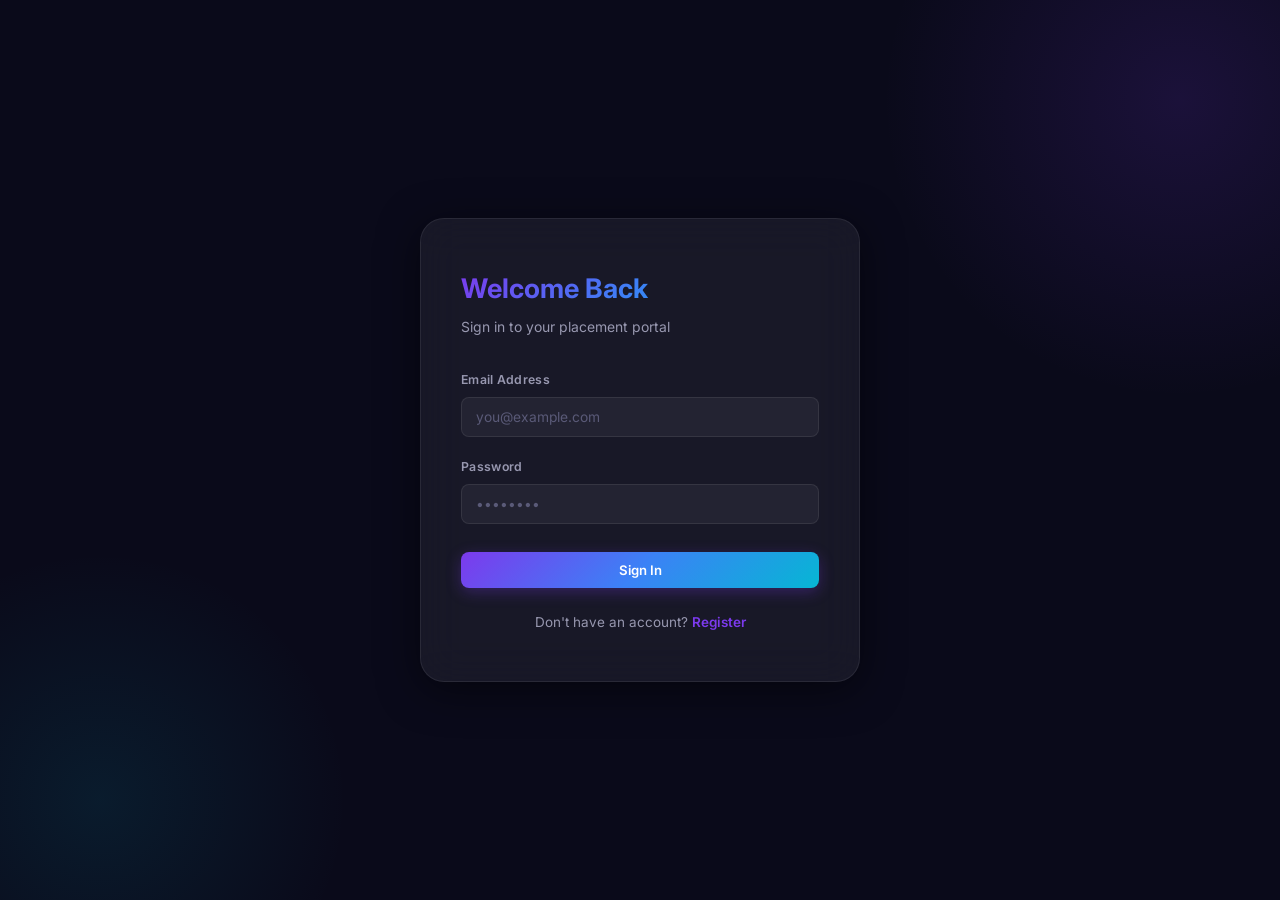
==== frontend/analytics.html @ 60d55cab "Restructure: split into backend/ and frontend/ folders" ====
<!DOCTYPE html>
<html lang="en">
<head>
  <meta charset="UTF-8">
  <meta name="viewport" content="width=device-width, initial-scale=1.0">
  <title>Analytics — PMS</title>
  <link rel="stylesheet" href="style.css">
</head>
<body>
  <div class="toast-container" id="toast-container"></div>
  <div class="modal-overlay" id="modal-overlay"><div class="modal" id="modal-content"></div></div>
  <div id="app"></div>
  <script src="common.js"></script>
  <script>
    (async () => {
      if (!initPage('analytics', 'Analytics', 'Placement statistics and insights')) return;
      try {
        const a = await api('/analytics');
        const unplaced = a.total_students - a.placed_students;
        pb().innerHTML = `
          <div class="stats-grid">
            <div class="stat-card"><div class="stat-icon" style="background:rgba(124,58,237,0.15);color:var(--accent-purple)">👥</div><div class="stat-value">${a.total_students}</div><div class="stat-label">Total Students</div></div>
            <div class="stat-card"><div class="stat-icon" style="background:rgba(16,185,129,0.15);color:var(--accent-green)">✅</div><div class="stat-value">${a.placed_students}</div><div class="stat-label">Placed</div></div>
            <div class="stat-card"><div class="stat-icon" style="background:rgba(239,68,68,0.15);color:var(--accent-red)">⏳</div><div class="stat-value">${unplaced}</div><div class="stat-label">Unplaced</div></div>
            <div class="stat-card"><div class="stat-icon" style="background:rgba(6,182,212,0.15);color:var(--accent-cyan)">📊</div><div class="stat-value">${a.placement_percentage.toFixed(1)}%</div><div class="stat-label">Placement Rate</div></div>
            <div class="stat-card"><div class="stat-icon" style="background:rgba(59,130,246,0.15);color:var(--accent-blue)">📚</div><div class="stat-value">${a.average_gpa.toFixed(2)}</div><div class="stat-label">Average GPA</div></div>
            <div class="stat-card"><div class="stat-icon" style="background:rgba(236,72,153,0.15);color:var(--accent-pink)">🏢</div><div class="stat-value">${a.total_drives}</div><div class="stat-label">Total Drives</div></div>
          </div>
          <div class="charts-grid">
            <div class="chart-container"><h3 style="margin-bottom:16px">Placement Status</h3><canvas id="chart-placement"></canvas></div>
            <div class="chart-container"><h3 style="margin-bottom:16px">Overview</h3><canvas id="chart-overview"></canvas></div>
          </div>`;

        // Draw placement donut chart
        const c1 = document.getElementById('chart-placement');
        const ctx1 = c1.getContext('2d');
        c1.width = c1.parentElement.clientWidth - 48;
        c1.height = 260;
        drawDonut(ctx1, c1.width / 2, 130, 80, [
          { value: a.placed_students, color: '#10b981', label: 'Placed' },
          { value: unplaced, color: '#ef4444', label: 'Unplaced' }
        ]);

        // Draw overview bar chart
        const c2 = document.getElementById('chart-overview');
        const ctx2 = c2.getContext('2d');
        c2.width = c2.parentElement.clientWidth - 48;
        c2.height = 260;
        drawBars(ctx2, c2.width, c2.height, [
          { label: 'Students', value: a.total_students, color: '#7c3aed' },
          { label: 'Placed', value: a.placed_students, color: '#10b981' },
          { label: 'Drives', value: a.total_drives, color: '#3b82f6' },
          { label: 'Colleges', value: a.total_colleges, color: '#f59e0b' }
        ]);

      } catch(e) { pb().innerHTML = `<div class="empty-state"><h3>Error</h3><p>${e.message}</p></div>`; }
    })();

    function drawDonut(ctx, cx, cy, r, segments) {
      const total = segments.reduce((a, s) => a + s.value, 0);
      if (total === 0) return;
      let start = -Math.PI / 2;
      segments.forEach((s, i) => {
        const angle = (s.value / total) * Math.PI * 2;
        ctx.beginPath();
        ctx.arc(cx, cy, r, start, start + angle);
        ctx.arc(cx, cy, r * 0.55, start + angle, start, true);
        ctx.closePath();
        ctx.fillStyle = s.color;
        ctx.fill();
        // Label
        const mid = start + angle / 2;
        const lx = cx + Math.cos(mid) * (r + 24);
        const ly = cy + Math.sin(mid) * (r + 24);
        ctx.fillStyle = '#f0f0f8';
        ctx.font = '600 13px Inter, sans-serif';
        ctx.textAlign = 'center';
        ctx.fillText(`${s.label}: ${s.value}`, lx, ly);
        start += angle;
      });
      // Center text
      ctx.fillStyle = '#f0f0f8';
      ctx.font = '800 28px Inter, sans-serif';
      ctx.textAlign = 'center';
      ctx.textBaseline = 'middle';
      ctx.fillText(total === 0 ? '0%' : ((segments[0].value / total) * 100).toFixed(0) + '%', cx, cy - 6);
      ctx.font = '400 12px Inter, sans-serif';
      ctx.fillStyle = '#9898b0';
      ctx.fillText('Placed', cx, cy + 16);
    }

    function drawBars(ctx, w, h, bars) {
      const max = Math.max(...bars.map(b => b.value), 1);
      const barW = Math.min(60, (w - 80) / bars.length - 20);
      const baseY = h - 40;
      const chartH = h - 70;
      const startX = (w - bars.length * (barW + 20)) / 2;
      bars.forEach((b, i) => {
        const x = startX + i * (barW + 20);
        const barH = (b.value / max) * chartH;
        // Bar with rounded top
        ctx.fillStyle = b.color;
        ctx.beginPath();
        ctx.roundRect(x, baseY - barH, barW, barH, [6, 6, 0, 0]);
        ctx.fill();
        // Value
        ctx.fillStyle = '#f0f0f8';
        ctx.font = '700 14px Inter, sans-serif';
        ctx.textAlign = 'center';
        ctx.fillText(b.value, x + barW / 2, baseY - barH - 10);
        // Label
        ctx.fillStyle = '#9898b0';
        ctx.font = '500 11px Inter, sans-serif';
        ctx.fillText(b.label, x + barW / 2, baseY + 18);
      });
    }
  </script>
</body>
</html>
---- frontend/style.css ----
/* ===== PMS 3.0 — Design System ===== */
@import url('https://fonts.googleapis.com/css2?family=Inter:wght@300;400;500;600;700;800&display=swap');

*, *::before, *::after { box-sizing: border-box; margin: 0; padding: 0; }

:root {
  /* Colors */
  --bg-primary: #0a0a1a;
  --bg-secondary: #12122a;
  --bg-card: rgba(255,255,255,0.04);
  --bg-card-hover: rgba(255,255,255,0.07);
  --bg-glass: rgba(255,255,255,0.06);
  --border-glass: rgba(255,255,255,0.08);
  --text-primary: #f0f0f8;
  --text-secondary: #9898b0;
  --text-muted: #5a5a78;
  --accent-purple: #7c3aed;
  --accent-blue: #3b82f6;
  --accent-cyan: #06b6d4;
  --accent-green: #10b981;
  --accent-orange: #f59e0b;
  --accent-red: #ef4444;
  --accent-pink: #ec4899;
  --gradient-primary: linear-gradient(135deg, #7c3aed, #3b82f6, #06b6d4);
  --gradient-card: linear-gradient(135deg, rgba(124,58,237,0.12), rgba(6,182,212,0.08));
  --shadow-sm: 0 2px 8px rgba(0,0,0,0.3);
  --shadow-md: 0 4px 20px rgba(0,0,0,0.4);
  --shadow-lg: 0 8px 40px rgba(0,0,0,0.5);
  --shadow-glow: 0 0 30px rgba(124,58,237,0.15);
  --radius-sm: 8px;
  --radius-md: 12px;
  --radius-lg: 16px;
  --radius-xl: 24px;
  --transition: 0.25s cubic-bezier(0.4,0,0.2,1);
  --sidebar-w: 260px;
}

html { font-size: 15px; }
body {
  font-family: 'Inter', -apple-system, BlinkMacSystemFont, sans-serif;
  background: var(--bg-primary);
  color: var(--text-primary);
  min-height: 100vh;
  overflow-x: hidden;
  line-height: 1.6;
}

/* ===== Scrollbar ===== */
::-webkit-scrollbar { width: 6px; }
::-webkit-scrollbar-track { background: transparent; }
::-webkit-scrollbar-thumb { background: rgba(124,58,237,0.3); border-radius: 3px; }

/* ===== Auth Layout ===== */
.auth-wrapper {
  min-height: 100vh;
  display: flex;
  align-items: center;
  justify-content: center;
  background: var(--bg-primary);
  position: relative;
  overflow: hidden;
}
.auth-wrapper::before {
  content: '';
  position: absolute;
  width: 600px; height: 600px;
  background: radial-gradient(circle, rgba(124,58,237,0.15), transparent 70%);
  top: -200px; right: -200px;
  animation: floatOrb 8s ease-in-out infinite;
}
.auth-wrapper::after {
  content: '';
  position: absolute;
  width: 500px; height: 500px;
  background: radial-gradient(circle, rgba(6,182,212,0.1), transparent 70%);
  bottom: -150px; left: -150px;
  animation: floatOrb 10s ease-in-out infinite reverse;
}
@keyframes floatOrb {
  0%,100% { transform: translate(0,0) scale(1); }
  50% { transform: translate(30px,-30px) scale(1.1); }
}

.auth-card {
  background: var(--bg-glass);
  backdrop-filter: blur(20px);
  -webkit-backdrop-filter: blur(20px);
  border: 1px solid var(--border-glass);
  border-radius: var(--radius-xl);
  padding: 48px 40px;
  width: 100%;
  max-width: 440px;
  position: relative;
  z-index: 1;
  box-shadow: var(--shadow-lg);
}
.auth-card h1 {
  font-size: 1.8rem;
  font-weight: 700;
  margin-bottom: 6px;
  background: var(--gradient-primary);
  -webkit-background-clip: text;
  -webkit-text-fill-color: transparent;
  background-clip: text;
}
.auth-card p.subtitle {
  color: var(--text-secondary);
  margin-bottom: 32px;
  font-size: 0.93rem;
}
.auth-toggle {
  text-align: center;
  margin-top: 24px;
  color: var(--text-secondary);
  font-size: 0.9rem;
}
.auth-toggle a {
  color: var(--accent-purple);
  text-decoration: none;
  font-weight: 600;
  cursor: pointer;
}
.auth-toggle a:hover { text-decoration: underline; }

/* ===== App Layout ===== */
.app-layout {
  display: flex;
  min-height: 100vh;
}

/* Sidebar */
.sidebar {
  width: var(--sidebar-w);
  background: var(--bg-secondary);
  border-right: 1px solid var(--border-glass);
  display: flex;
  flex-direction: column;
  position: fixed;
  top: 0; left: 0; bottom: 0;
  z-index: 100;
  transition: transform var(--transition);
}
.sidebar-brand {
  padding: 24px 20px;
  border-bottom: 1px solid var(--border-glass);
}
.sidebar-brand h2 {
  font-size: 1.15rem;
  font-weight: 700;
  background: var(--gradient-primary);
  -webkit-background-clip: text;
  -webkit-text-fill-color: transparent;
  background-clip: text;
}
.sidebar-brand span {
  font-size: 0.75rem;
  color: var(--text-muted);
  display: block;
  margin-top: 2px;
}
.sidebar-nav {
  flex: 1;
  padding: 16px 12px;
  overflow-y: auto;
  display: flex;
  flex-direction: column;
  gap: 4px;
}
.nav-label {
  font-size: 0.7rem;
  font-weight: 600;
  color: var(--text-muted);
  text-transform: uppercase;
  letter-spacing: 1.2px;
  padding: 16px 12px 6px;
}
.nav-item {
  display: flex;
  align-items: center;
  gap: 12px;
  padding: 10px 14px;
  border-radius: var(--radius-md);
  color: var(--text-secondary);
  text-decoration: none;
  font-size: 0.9rem;
  font-weight: 500;
  transition: all var(--transition);
  cursor: pointer;
  border: none;
  background: none;
  width: 100%;
  text-align: left;
}
.nav-item:hover {
  background: rgba(124,58,237,0.1);
  color: var(--text-primary);
}
.nav-item.active {
  background: var(--gradient-card);
  color: var(--accent-purple);
  border: 1px solid rgba(124,58,237,0.2);
}
.nav-item svg { width: 20px; height: 20px; flex-shrink: 0; }
.sidebar-footer {
  padding: 16px;
  border-top: 1px solid var(--border-glass);
}
.user-chip {
  display: flex;
  align-items: center;
  gap: 10px;
  padding: 10px 12px;
  border-radius: var(--radius-md);
  background: var(--bg-card);
}
.user-avatar {
  width: 36px; height: 36px;
  border-radius: 50%;
  background: var(--gradient-primary);
  display: flex;
  align-items: center;
  justify-content: center;
  font-weight: 700;
  font-size: 0.85rem;
  flex-shrink: 0;
}
.user-info { flex: 1; min-width: 0; }
.user-info .name {
  font-size: 0.85rem;
  font-weight: 600;
  white-space: nowrap;
  overflow: hidden;
  text-overflow: ellipsis;
}
.user-info .role {
  font-size: 0.72rem;
  color: var(--text-muted);
  text-transform: capitalize;
}

/* Main Content */
.main-content {
  flex: 1;
  margin-left: var(--sidebar-w);
  min-height: 100vh;
}
.page-header {
  padding: 28px 32px 20px;
  border-bottom: 1px solid var(--border-glass);
  background: var(--bg-secondary);
  position: sticky;
  top: 0;
  z-index: 50;
  backdrop-filter: blur(10px);
}
.page-header h1 {
  font-size: 1.5rem;
  font-weight: 700;
}
.page-header p {
  color: var(--text-secondary);
  font-size: 0.88rem;
  margin-top: 2px;
}
.page-body {
  padding: 28px 32px 60px;
}

/* ===== Forms ===== */
.form-group {
  margin-bottom: 20px;
}
.form-group label {
  display: block;
  font-size: 0.82rem;
  font-weight: 600;
  color: var(--text-secondary);
  margin-bottom: 7px;
  letter-spacing: 0.3px;
}
.form-control {
  width: 100%;
  padding: 11px 14px;
  background: rgba(255,255,255,0.05);
  border: 1px solid var(--border-glass);
  border-radius: var(--radius-sm);
  color: var(--text-primary);
  font-family: inherit;
  font-size: 0.92rem;
  transition: border-color var(--transition), box-shadow var(--transition);
  outline: none;
}
.form-control:focus {
  border-color: var(--accent-purple);
  box-shadow: 0 0 0 3px rgba(124,58,237,0.15);
}
.form-control::placeholder { color: var(--text-muted); }
select.form-control {
  appearance: none;
  background-image: url("data:image/svg+xml,%3Csvg xmlns='http://www.w3.org/2000/svg' width='12' height='12' fill='%239898b0' viewBox='0 0 16 16'%3E%3Cpath d='M8 11L3 6h10z'/%3E%3C/svg%3E");
  background-repeat: no-repeat;
  background-position: right 12px center;
  padding-right: 36px;
}
select.form-control option { background: var(--bg-secondary); color: var(--text-primary); }
.form-row {
  display: grid;
  grid-template-columns: 1fr 1fr;
  gap: 16px;
}

/* ===== Buttons ===== */
.btn {
  display: inline-flex;
  align-items: center;
  justify-content: center;
  gap: 8px;
  padding: 10px 22px;
  border-radius: var(--radius-sm);
  font-family: inherit;
  font-size: 0.88rem;
  font-weight: 600;
  cursor: pointer;
  transition: all var(--transition);
  border: none;
  outline: none;
  text-decoration: none;
  white-space: nowrap;
}
.btn-primary {
  background: var(--gradient-primary);
  color: #fff;
  box-shadow: 0 4px 15px rgba(124,58,237,0.3);
}
.btn-primary:hover {
  transform: translateY(-1px);
  box-shadow: 0 6px 20px rgba(124,58,237,0.4);
}
.btn-secondary {
  background: var(--bg-card);
  color: var(--text-primary);
  border: 1px solid var(--border-glass);
}
.btn-secondary:hover { background: var(--bg-card-hover); }
.btn-danger {
  background: rgba(239,68,68,0.15);
  color: var(--accent-red);
  border: 1px solid rgba(239,68,68,0.2);
}
.btn-danger:hover { background: rgba(239,68,68,0.25); }
.btn-sm { padding: 7px 14px; font-size: 0.8rem; }
.btn-block { width: 100%; }
.btn:disabled {
  opacity: 0.5;
  cursor: not-allowed;
  transform: none !important;
}
.btn-group { display: flex; gap: 10px; flex-wrap: wrap; }

/* ===== Cards ===== */
.card {
  background: var(--bg-card);
  border: 1px solid var(--border-glass);
  border-radius: var(--radius-lg);
  padding: 24px;
  transition: all var(--transition);
}
.card:hover {
  background: var(--bg-card-hover);
  border-color: rgba(124,58,237,0.15);
  box-shadow: var(--shadow-glow);
}
.card-header {
  display: flex;
  align-items: center;
  justify-content: space-between;
  margin-bottom: 16px;
}
.card-header h3 {
  font-size: 1.05rem;
  font-weight: 600;
}

/* Stat Cards */
.stats-grid {
  display: grid;
  grid-template-columns: repeat(auto-fill, minmax(220px, 1fr));
  gap: 18px;
  margin-bottom: 28px;
}
.stat-card {
  background: var(--bg-card);
  border: 1px solid var(--border-glass);
  border-radius: var(--radius-lg);
  padding: 22px;
  position: relative;
  overflow: hidden;
  transition: all var(--transition);
}
.stat-card::before {
  content: '';
  position: absolute;
  top: 0; left: 0; right: 0;
  height: 3px;
  background: var(--gradient-primary);
  opacity: 0;
  transition: opacity var(--transition);
}
.stat-card:hover::before { opacity: 1; }
.stat-card:hover { transform: translateY(-2px); box-shadow: var(--shadow-glow); }
.stat-card .stat-icon {
  width: 42px; height: 42px;
  border-radius: var(--radius-md);
  display: flex;
  align-items: center;
  justify-content: center;
  font-size: 1.2rem;
  margin-bottom: 14px;
}
.stat-card .stat-value {
  font-size: 1.8rem;
  font-weight: 800;
  line-height: 1;
}
.stat-card .stat-label {
  font-size: 0.8rem;
  color: var(--text-secondary);
  margin-top: 4px;
}

/* ===== Tables ===== */
.table-wrapper {
  overflow-x: auto;
  border-radius: var(--radius-lg);
  border: 1px solid var(--border-glass);
}
table {
  width: 100%;
  border-collapse: collapse;
}
thead th {
  background: rgba(124,58,237,0.08);
  padding: 12px 16px;
  text-align: left;
  font-size: 0.78rem;
  font-weight: 600;
  color: var(--text-secondary);
  text-transform: uppercase;
  letter-spacing: 0.8px;
  border-bottom: 1px solid var(--border-glass);
  white-space: nowrap;
}
tbody td {
  padding: 12px 16px;
  font-size: 0.88rem;
  border-bottom: 1px solid rgba(255,255,255,0.03);
}
tbody tr { transition: background var(--transition); }
tbody tr:hover { background: rgba(124,58,237,0.04); }
tbody tr:last-child td { border-bottom: none; }

/* ===== Badges ===== */
.badge {
  display: inline-flex;
  align-items: center;
  padding: 4px 10px;
  border-radius: 20px;
  font-size: 0.72rem;
  font-weight: 600;
  text-transform: capitalize;
}
.badge-purple { background: rgba(124,58,237,0.15); color: var(--accent-purple); }
.badge-green { background: rgba(16,185,129,0.15); color: var(--accent-green); }
.badge-red { background: rgba(239,68,68,0.15); color: var(--accent-red); }
.badge-orange { background: rgba(245,158,11,0.15); color: var(--accent-orange); }
.badge-blue { background: rgba(59,130,246,0.15); color: var(--accent-blue); }
.badge-cyan { background: rgba(6,182,212,0.15); color: var(--accent-cyan); }
.badge-pink { background: rgba(236,72,153,0.15); color: var(--accent-pink); }

/* ===== Modal ===== */
.modal-overlay {
  position: fixed;
  inset: 0;
  background: rgba(0,0,0,0.6);
  backdrop-filter: blur(4px);
  display: flex;
  align-items: center;
  justify-content: center;
  z-index: 1000;
  opacity: 0;
  visibility: hidden;
  transition: all var(--transition);
}
.modal-overlay.active { opacity: 1; visibility: visible; }
.modal {
  background: var(--bg-secondary);
  border: 1px solid var(--border-glass);
  border-radius: var(--radius-xl);
  padding: 32px;
  width: 90%;
  max-width: 520px;
  max-height: 85vh;
  overflow-y: auto;
  transform: translateY(20px) scale(0.97);
  transition: transform var(--transition);
}
.modal-overlay.active .modal { transform: translateY(0) scale(1); }
.modal h2 {
  font-size: 1.2rem;
  margin-bottom: 20px;
}
.modal-actions {
  display: flex;
  gap: 10px;
  justify-content: flex-end;
  margin-top: 24px;
}

/* ===== Toast ===== */
.toast-container {
  position: fixed;
  top: 20px;
  right: 20px;
  z-index: 2000;
  display: flex;
  flex-direction: column;
  gap: 10px;
}
.toast {
  padding: 14px 20px;
  border-radius: var(--radius-md);
  font-size: 0.88rem;
  font-weight: 500;
  backdrop-filter: blur(10px);
  border: 1px solid var(--border-glass);
  animation: slideInToast 0.3s ease-out;
  max-width: 380px;
}
.toast-success { background: rgba(16,185,129,0.15); color: var(--accent-green); border-color: rgba(16,185,129,0.2); }
.toast-error { background: rgba(239,68,68,0.15); color: var(--accent-red); border-color: rgba(239,68,68,0.2); }
.toast-info { background: rgba(59,130,246,0.15); color: var(--accent-blue); border-color: rgba(59,130,246,0.2); }
@keyframes slideInToast {
  from { transform: translateX(100%); opacity: 0; }
  to { transform: translateX(0); opacity: 1; }
}

/* ===== Loading ===== */
.spinner {
  width: 36px; height: 36px;
  border: 3px solid var(--border-glass);
  border-top-color: var(--accent-purple);
  border-radius: 50%;
  animation: spin 0.7s linear infinite;
  margin: 40px auto;
}
@keyframes spin { to { transform: rotate(360deg); } }
.loading-overlay {
  display: flex;
  align-items: center;
  justify-content: center;
  padding: 60px;
  flex-direction: column;
  gap: 16px;
  color: var(--text-secondary);
}

/* ===== Empty State ===== */
.empty-state {
  text-align: center;
  padding: 60px 20px;
  color: var(--text-muted);
}
.empty-state svg { width: 48px; height: 48px; margin-bottom: 16px; opacity: 0.4; }
.empty-state h3 { font-size: 1.1rem; color: var(--text-secondary); margin-bottom: 6px; }
.empty-state p { font-size: 0.88rem; }

/* ===== Toolbar ===== */
.toolbar {
  display: flex;
  align-items: center;
  gap: 12px;
  margin-bottom: 20px;
  flex-wrap: wrap;
}
.toolbar .form-control { max-width: 220px; }
.toolbar-spacer { flex: 1; }

/* ===== Chart ===== */
.chart-container {
  background: var(--bg-card);
  border: 1px solid var(--border-glass);
  border-radius: var(--radius-lg);
  padding: 24px;
}
.chart-container canvas { width: 100% !important; max-height: 300px; }
.charts-grid {
  display: grid;
  grid-template-columns: 1fr 1fr;
  gap: 20px;
  margin-top: 24px;
}

/* ===== Profile ===== */
.profile-header {
  display: flex;
  align-items: center;
  gap: 24px;
  margin-bottom: 32px;
}
.profile-avatar {
  width: 80px; height: 80px;
  border-radius: 50%;
  background: var(--gradient-primary);
  display: flex;
  align-items: center;
  justify-content: center;
  font-size: 2rem;
  font-weight: 800;
  flex-shrink: 0;
}
.profile-meta h2 { font-size: 1.4rem; }
.profile-meta p { color: var(--text-secondary); }
.profile-grid {
  display: grid;
  grid-template-columns: 1fr 1fr;
  gap: 16px;
}
.profile-field {
  background: var(--bg-card);
  border: 1px solid var(--border-glass);
  border-radius: var(--radius-md);
  padding: 16px;
}
.profile-field label {
  font-size: 0.75rem;
  color: var(--text-muted);
  text-transform: uppercase;
  letter-spacing: 0.8px;
  display: block;
  margin-bottom: 4px;
}
.profile-field .value {
  font-size: 1rem;
  font-weight: 500;
}

/* ===== Star Rating ===== */
.star-rating { display: inline-flex; gap: 2px; }
.star-rating .star {
  color: var(--text-muted);
  font-size: 1rem;
  cursor: pointer;
}
.star-rating .star.filled { color: var(--accent-orange); }

/* ===== Drive Card ===== */
.drives-grid {
  display: grid;
  grid-template-columns: repeat(auto-fill, minmax(320px, 1fr));
  gap: 18px;
}
.drive-card {
  background: var(--bg-card);
  border: 1px solid var(--border-glass);
  border-radius: var(--radius-lg);
  padding: 24px;
  transition: all var(--transition);
  position: relative;
  overflow: hidden;
}
.drive-card:hover {
  transform: translateY(-2px);
  box-shadow: var(--shadow-glow);
  border-color: rgba(124,58,237,0.2);
}
.drive-card .company { font-size: 1.1rem; font-weight: 700; margin-bottom: 4px; }
.drive-card .role { color: var(--text-secondary); font-size: 0.9rem; margin-bottom: 14px; }
.drive-meta {
  display: grid;
  grid-template-columns: 1fr 1fr;
  gap: 10px;
  margin-bottom: 16px;
}
.drive-meta-item { font-size: 0.82rem; }
.drive-meta-item span { color: var(--text-muted); display: block; font-size: 0.72rem; }

/* ===== Tabs ===== */
.tabs {
  display: flex;
  gap: 0;
  border-bottom: 1px solid var(--border-glass);
  margin-bottom: 24px;
}
.tab-btn {
  padding: 10px 20px;
  background: none;
  border: none;
  color: var(--text-secondary);
  font-family: inherit;
  font-size: 0.88rem;
  font-weight: 500;
  cursor: pointer;
  position: relative;
  transition: color var(--transition);
}
.tab-btn:hover { color: var(--text-primary); }
.tab-btn.active { color: var(--accent-purple); }
.tab-btn.active::after {
  content: '';
  position: absolute;
  bottom: -1px;
  left: 0; right: 0;
  height: 2px;
  background: var(--accent-purple);
  border-radius: 2px 2px 0 0;
}

/* ===== Page Transition ===== */
.page-enter {
  animation: fadeInUp 0.35s ease-out;
}
@keyframes fadeInUp {
  from { opacity: 0; transform: translateY(12px); }
  to { opacity: 1; transform: translateY(0); }
}

/* ===== Mobile Toggle ===== */
.mobile-toggle {
  display: none;
  position: fixed;
  top: 16px; left: 16px;
  z-index: 200;
  background: var(--bg-card);
  border: 1px solid var(--border-glass);
  border-radius: var(--radius-sm);
  padding: 8px;
  color: var(--text-primary);
  cursor: pointer;
}
.sidebar-backdrop {
  display: none;
  position: fixed;
  inset: 0;
  background: rgba(0,0,0,0.5);
  z-index: 99;
}

/* ===== Responsive ===== */
@media (max-width: 768px) {
  .mobile-toggle { display: flex; }
  .sidebar {
    transform: translateX(-100%);
  }
  .sidebar.open { transform: translateX(0); }
  .sidebar-backdrop.active { display: block; }
  .main-content { margin-left: 0; }
  .page-header { padding: 20px 16px 16px; padding-left: 56px; }
  .page-body { padding: 16px; }
  .stats-grid { grid-template-columns: 1fr 1fr; }
  .form-row, .profile-grid, .charts-grid { grid-template-columns: 1fr; }
  .drives-grid { grid-template-columns: 1fr; }
  .auth-card { margin: 16px; padding: 32px 24px; }
}
@media (max-width: 480px) {
  .stats-grid { grid-template-columns: 1fr; }
}

/* ===== Utility ===== */
.hidden { display: none !important; }
.mt-1 { margin-top: 8px; }
.mt-2 { margin-top: 16px; }
.mt-3 { margin-top: 24px; }
.mb-2 { margin-bottom: 16px; }
.mb-3 { margin-bottom: 24px; }
.text-center { text-align: center; }
.text-muted { color: var(--text-muted); }
.text-sm { font-size: 0.82rem; }
.flex-between { display: flex; align-items: center; justify-content: space-between; }
.gap-2 { gap: 16px; }
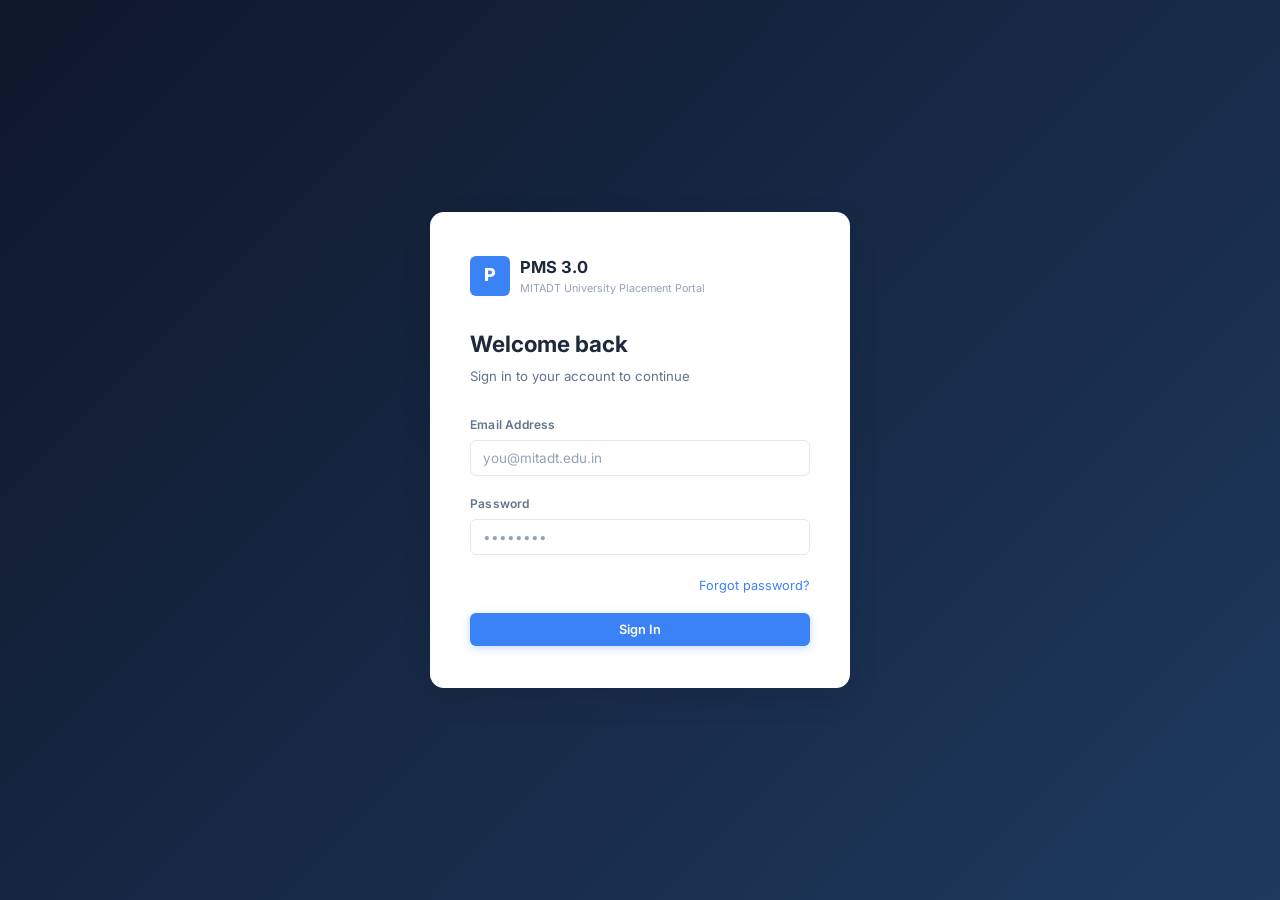
==== commit 8b7029ff: "v3.0 — Full rewrite: batches, classes, notifications, extended profiles, new UI, admin bootstrap, fo" ====
--- a/frontend/analytics.html
+++ b/frontend/analytics.html
@@ -3,117 +3,87 @@
 <head>
   <meta charset="UTF-8">
   <meta name="viewport" content="width=device-width, initial-scale=1.0">
-  <title>Analytics — PMS</title>
+  <title>Analytics — PMS 3.0</title>
   <link rel="stylesheet" href="style.css">
 </head>
 <body>
   <div class="toast-container" id="toast-container"></div>
-  <div class="modal-overlay" id="modal-overlay"><div class="modal" id="modal-content"></div></div>
   <div id="app"></div>
   <script src="common.js"></script>
   <script>
-    (async () => {
-      if (!initPage('analytics', 'Analytics', 'Placement statistics and insights')) return;
-      try {
-        const a = await api('/analytics');
-        const unplaced = a.total_students - a.placed_students;
-        pb().innerHTML = `
-          <div class="stats-grid">
-            <div class="stat-card"><div class="stat-icon" style="background:rgba(124,58,237,0.15);color:var(--accent-purple)">👥</div><div class="stat-value">${a.total_students}</div><div class="stat-label">Total Students</div></div>
-            <div class="stat-card"><div class="stat-icon" style="background:rgba(16,185,129,0.15);color:var(--accent-green)">✅</div><div class="stat-value">${a.placed_students}</div><div class="stat-label">Placed</div></div>
-            <div class="stat-card"><div class="stat-icon" style="background:rgba(239,68,68,0.15);color:var(--accent-red)">⏳</div><div class="stat-value">${unplaced}</div><div class="stat-label">Unplaced</div></div>
-            <div class="stat-card"><div class="stat-icon" style="background:rgba(6,182,212,0.15);color:var(--accent-cyan)">📊</div><div class="stat-value">${a.placement_percentage.toFixed(1)}%</div><div class="stat-label">Placement Rate</div></div>
-            <div class="stat-card"><div class="stat-icon" style="background:rgba(59,130,246,0.15);color:var(--accent-blue)">📚</div><div class="stat-value">${a.average_gpa.toFixed(2)}</div><div class="stat-label">Average GPA</div></div>
-            <div class="stat-card"><div class="stat-icon" style="background:rgba(236,72,153,0.15);color:var(--accent-pink)">🏢</div><div class="stat-value">${a.total_drives}</div><div class="stat-label">Total Drives</div></div>
-          </div>
-          <div class="charts-grid">
-            <div class="chart-container"><h3 style="margin-bottom:16px">Placement Status</h3><canvas id="chart-placement"></canvas></div>
-            <div class="chart-container"><h3 style="margin-bottom:16px">Overview</h3><canvas id="chart-overview"></canvas></div>
-          </div>`;
+  (async () => {
+    if (!initPage('analytics', 'Analytics', 'Placement statistics and insights')) return;
+    try {
+      const a = await api('/analytics');
+      const unplaced = a.total_students - a.placed_students;
+      pb().innerHTML = `
+        <div class="stats-grid">
+          <div class="stat-card"><div class="stat-icon" style="background:#eff6ff;color:#3b82f6">👥</div><div class="stat-value">${a.total_students}</div><div class="stat-label">Total Students</div></div>
+          <div class="stat-card"><div class="stat-icon" style="background:#f0fdf4;color:#10b981">✅</div><div class="stat-value">${a.placed_students}</div><div class="stat-label">Placed</div></div>
+          <div class="stat-card"><div class="stat-icon" style="background:#fef3c7;color:#f59e0b">⏳</div><div class="stat-value">${unplaced}</div><div class="stat-label">Unplaced</div></div>
+          <div class="stat-card"><div class="stat-icon" style="background:#eff6ff;color:#3b82f6">📊</div><div class="stat-value">${a.placement_percentage.toFixed(1)}%</div><div class="stat-label">Placement Rate</div></div>
+          <div class="stat-card"><div class="stat-icon" style="background:#fef3c7;color:#f59e0b">🎓</div><div class="stat-value">${a.average_gpa.toFixed(2)}</div><div class="stat-label">Avg GPA</div></div>
+          <div class="stat-card"><div class="stat-icon" style="background:#ede9fe;color:#8b5cf6">🏢</div><div class="stat-value">${a.total_drives}</div><div class="stat-label">Drives</div></div>
+          <div class="stat-card"><div class="stat-icon" style="background:#f0fdf4;color:#10b981">📦</div><div class="stat-value">${a.total_batches}</div><div class="stat-label">Batches</div></div>
+        </div>
+        <div class="charts-grid">
+          <div class="chart-card"><h3>Placement Status</h3><canvas id="c1" height="240"></canvas></div>
+          <div class="chart-card"><h3>Overview</h3><canvas id="c2" height="240"></canvas></div>
+        </div>`;
 
-        // Draw placement donut chart
-        const c1 = document.getElementById('chart-placement');
-        const ctx1 = c1.getContext('2d');
-        c1.width = c1.parentElement.clientWidth - 48;
-        c1.height = 260;
-        drawDonut(ctx1, c1.width / 2, 130, 80, [
-          { value: a.placed_students, color: '#10b981', label: 'Placed' },
-          { value: unplaced, color: '#ef4444', label: 'Unplaced' }
-        ]);
+      const c1 = document.getElementById('c1');
+      const ctx1 = c1.getContext('2d');
+      c1.width = c1.parentElement.clientWidth - 44;
+      drawDonut(ctx1, c1.width/2, 120, 80, [
+        {value:a.placed_students,color:'#10b981',label:'Placed'},
+        {value:unplaced,color:'#f59e0b',label:'Unplaced'}
+      ]);
 
-        // Draw overview bar chart
-        const c2 = document.getElementById('chart-overview');
-        const ctx2 = c2.getContext('2d');
-        c2.width = c2.parentElement.clientWidth - 48;
-        c2.height = 260;
-        drawBars(ctx2, c2.width, c2.height, [
-          { label: 'Students', value: a.total_students, color: '#7c3aed' },
-          { label: 'Placed', value: a.placed_students, color: '#10b981' },
-          { label: 'Drives', value: a.total_drives, color: '#3b82f6' },
-          { label: 'Colleges', value: a.total_colleges, color: '#f59e0b' }
-        ]);
+      const c2 = document.getElementById('c2');
+      const ctx2 = c2.getContext('2d');
+      c2.width = c2.parentElement.clientWidth - 44;
+      drawBars(ctx2, c2.width, 240, [
+        {label:'Students',value:a.total_students,color:'#3b82f6'},
+        {label:'Placed',value:a.placed_students,color:'#10b981'},
+        {label:'Drives',value:a.total_drives,color:'#8b5cf6'},
+        {label:'Batches',value:a.total_batches,color:'#f59e0b'}
+      ]);
+    } catch(e) { pb().innerHTML = `<div class="empty-state"><h3>Error</h3><p>${e.message}</p></div>`; }
+  })();
 
-      } catch(e) { pb().innerHTML = `<div class="empty-state"><h3>Error</h3><p>${e.message}</p></div>`; }
-    })();
+  function drawDonut(ctx, cx, cy, r, segs) {
+    const total = segs.reduce((a,s)=>a+s.value,0);
+    if (!total) return;
+    let start = -Math.PI/2;
+    segs.forEach(s => {
+      const angle = (s.value/total)*Math.PI*2;
+      ctx.beginPath(); ctx.arc(cx,cy,r,start,start+angle); ctx.arc(cx,cy,r*0.55,start+angle,start,true);
+      ctx.closePath(); ctx.fillStyle=s.color; ctx.fill();
+      const mid=start+angle/2, lx=cx+Math.cos(mid)*(r+26), ly=cy+Math.sin(mid)*(r+26);
+      ctx.fillStyle='#1e293b'; ctx.font='600 12px Inter,sans-serif'; ctx.textAlign='center';
+      ctx.fillText(`${s.label}: ${s.value}`,lx,ly);
+      start+=angle;
+    });
+    ctx.fillStyle='#1e293b'; ctx.font='800 24px Inter,sans-serif'; ctx.textAlign='center'; ctx.textBaseline='middle';
+    ctx.fillText(total?((segs[0].value/total)*100).toFixed(0)+'%':'0%',cx,cy-5);
+    ctx.font='400 11px Inter,sans-serif'; ctx.fillStyle='#64748b'; ctx.fillText('Placed',cx,cy+14);
+  }
 
-    function drawDonut(ctx, cx, cy, r, segments) {
-      const total = segments.reduce((a, s) => a + s.value, 0);
-      if (total === 0) return;
-      let start = -Math.PI / 2;
-      segments.forEach((s, i) => {
-        const angle = (s.value / total) * Math.PI * 2;
-        ctx.beginPath();
-        ctx.arc(cx, cy, r, start, start + angle);
-        ctx.arc(cx, cy, r * 0.55, start + angle, start, true);
-        ctx.closePath();
-        ctx.fillStyle = s.color;
-        ctx.fill();
-        // Label
-        const mid = start + angle / 2;
-        const lx = cx + Math.cos(mid) * (r + 24);
-        const ly = cy + Math.sin(mid) * (r + 24);
-        ctx.fillStyle = '#f0f0f8';
-        ctx.font = '600 13px Inter, sans-serif';
-        ctx.textAlign = 'center';
-        ctx.fillText(`${s.label}: ${s.value}`, lx, ly);
-        start += angle;
-      });
-      // Center text
-      ctx.fillStyle = '#f0f0f8';
-      ctx.font = '800 28px Inter, sans-serif';
-      ctx.textAlign = 'center';
-      ctx.textBaseline = 'middle';
-      ctx.fillText(total === 0 ? '0%' : ((segments[0].value / total) * 100).toFixed(0) + '%', cx, cy - 6);
-      ctx.font = '400 12px Inter, sans-serif';
-      ctx.fillStyle = '#9898b0';
-      ctx.fillText('Placed', cx, cy + 16);
-    }
-
-    function drawBars(ctx, w, h, bars) {
-      const max = Math.max(...bars.map(b => b.value), 1);
-      const barW = Math.min(60, (w - 80) / bars.length - 20);
-      const baseY = h - 40;
-      const chartH = h - 70;
-      const startX = (w - bars.length * (barW + 20)) / 2;
-      bars.forEach((b, i) => {
-        const x = startX + i * (barW + 20);
-        const barH = (b.value / max) * chartH;
-        // Bar with rounded top
-        ctx.fillStyle = b.color;
-        ctx.beginPath();
-        ctx.roundRect(x, baseY - barH, barW, barH, [6, 6, 0, 0]);
-        ctx.fill();
-        // Value
-        ctx.fillStyle = '#f0f0f8';
-        ctx.font = '700 14px Inter, sans-serif';
-        ctx.textAlign = 'center';
-        ctx.fillText(b.value, x + barW / 2, baseY - barH - 10);
-        // Label
-        ctx.fillStyle = '#9898b0';
-        ctx.font = '500 11px Inter, sans-serif';
-        ctx.fillText(b.label, x + barW / 2, baseY + 18);
-      });
-    }
+  function drawBars(ctx, w, h, bars) {
+    const max = Math.max(...bars.map(b=>b.value),1);
+    const bw = Math.min(55,(w-80)/bars.length-16);
+    const base=h-36, ch=h-64, sx=(w-bars.length*(bw+18))/2;
+    bars.forEach((b,i)=>{
+      const x=sx+i*(bw+18), bh=(b.value/max)*ch;
+      ctx.fillStyle=b.color;
+      if(ctx.roundRect) { ctx.beginPath(); ctx.roundRect(x,base-bh,bw,bh,[5,5,0,0]); ctx.fill(); }
+      else { ctx.fillRect(x,base-bh,bw,bh); }
+      ctx.fillStyle='#1e293b'; ctx.font='700 13px Inter,sans-serif'; ctx.textAlign='center';
+      ctx.fillText(b.value,x+bw/2,base-bh-8);
+      ctx.fillStyle='#64748b'; ctx.font='500 11px Inter,sans-serif';
+      ctx.fillText(b.label,x+bw/2,base+18);
+    });
+  }
   </script>
 </body>
 </html>
--- a/frontend/style.css
+++ b/frontend/style.css
@@ -1,779 +1,262 @@
-/* ===== PMS 3.0 — Design System ===== */
 @import url('https://fonts.googleapis.com/css2?family=Inter:wght@300;400;500;600;700;800&display=swap');
-
-*, *::before, *::after { box-sizing: border-box; margin: 0; padding: 0; }
-
-:root {
-  /* Colors */
-  --bg-primary: #0a0a1a;
-  --bg-secondary: #12122a;
-  --bg-card: rgba(255,255,255,0.04);
-  --bg-card-hover: rgba(255,255,255,0.07);
-  --bg-glass: rgba(255,255,255,0.06);
-  --border-glass: rgba(255,255,255,0.08);
-  --text-primary: #f0f0f8;
-  --text-secondary: #9898b0;
-  --text-muted: #5a5a78;
-  --accent-purple: #7c3aed;
-  --accent-blue: #3b82f6;
-  --accent-cyan: #06b6d4;
-  --accent-green: #10b981;
-  --accent-orange: #f59e0b;
-  --accent-red: #ef4444;
-  --accent-pink: #ec4899;
-  --gradient-primary: linear-gradient(135deg, #7c3aed, #3b82f6, #06b6d4);
-  --gradient-card: linear-gradient(135deg, rgba(124,58,237,0.12), rgba(6,182,212,0.08));
-  --shadow-sm: 0 2px 8px rgba(0,0,0,0.3);
-  --shadow-md: 0 4px 20px rgba(0,0,0,0.4);
-  --shadow-lg: 0 8px 40px rgba(0,0,0,0.5);
-  --shadow-glow: 0 0 30px rgba(124,58,237,0.15);
-  --radius-sm: 8px;
-  --radius-md: 12px;
-  --radius-lg: 16px;
-  --radius-xl: 24px;
-  --transition: 0.25s cubic-bezier(0.4,0,0.2,1);
-  --sidebar-w: 260px;
+*,*::before,*::after{box-sizing:border-box;margin:0;padding:0}
+
+:root{
+  --white:#ffffff;
+  --bg:#f4f6fb;
+  --bg-card:#ffffff;
+  --sidebar:#0f172a;
+  --sidebar-hover:rgba(255,255,255,0.07);
+  --sidebar-active:rgba(59,130,246,0.2);
+  --text:#1e293b;
+  --text-secondary:#64748b;
+  --text-muted:#94a3b8;
+  --text-sidebar:#cbd5e1;
+  --border:#e2e8f0;
+  --blue:#3b82f6;
+  --blue-dark:#2563eb;
+  --blue-light:#eff6ff;
+  --green:#10b981;
+  --red:#ef4444;
+  --orange:#f59e0b;
+  --purple:#8b5cf6;
+  --cyan:#06b6d4;
+  --shadow-sm:0 1px 3px rgba(0,0,0,0.06),0 1px 2px rgba(0,0,0,0.04);
+  --shadow-md:0 4px 12px rgba(0,0,0,0.08);
+  --shadow-lg:0 10px 30px rgba(0,0,0,0.1);
+  --radius-sm:6px;
+  --radius-md:10px;
+  --radius-lg:14px;
+  --transition:0.18s ease;
+  --sidebar-w:240px;
 }
 
-html { font-size: 15px; }
-body {
-  font-family: 'Inter', -apple-system, BlinkMacSystemFont, sans-serif;
-  background: var(--bg-primary);
-  color: var(--text-primary);
-  min-height: 100vh;
-  overflow-x: hidden;
-  line-height: 1.6;
+html{font-size:15px}
+body{font-family:'Inter',-apple-system,sans-serif;background:var(--bg);color:var(--text);min-height:100vh;line-height:1.6}
+::-webkit-scrollbar{width:5px;height:5px}
+::-webkit-scrollbar-track{background:transparent}
+::-webkit-scrollbar-thumb{background:#cbd5e1;border-radius:3px}
+
+/* ── Auth ── */
+.auth-wrapper{min-height:100vh;display:flex;align-items:center;justify-content:center;background:linear-gradient(135deg,#0f172a 0%,#1e3a5f 100%)}
+.auth-card{background:var(--white);border-radius:var(--radius-lg);padding:42px 40px;width:100%;max-width:420px;box-shadow:var(--shadow-lg)}
+.auth-logo{display:flex;align-items:center;gap:10px;margin-bottom:28px}
+.auth-logo .logo-icon{width:40px;height:40px;background:var(--blue);border-radius:var(--radius-sm);display:flex;align-items:center;justify-content:center;color:#fff;font-size:1.2rem;font-weight:800}
+.auth-logo .logo-text{font-size:1.1rem;font-weight:700;color:var(--text)}
+.auth-logo .logo-text span{display:block;font-size:0.72rem;font-weight:400;color:var(--text-muted)}
+.auth-card h1{font-size:1.5rem;font-weight:700;color:var(--text);margin-bottom:4px}
+.auth-card .subtitle{color:var(--text-secondary);font-size:0.88rem;margin-bottom:28px}
+.auth-link{color:var(--blue);text-decoration:none;font-size:0.85rem;cursor:pointer}
+.auth-link:hover{text-decoration:underline}
+.forgot-link{text-align:right;margin-top:-12px;margin-bottom:16px}
+
+/* ── App Layout ── */
+.sidebar{width:var(--sidebar-w);background:var(--sidebar);position:fixed;top:0;left:0;bottom:0;display:flex;flex-direction:column;z-index:100;transition:transform var(--transition)}
+.sidebar-brand{padding:20px 16px;border-bottom:1px solid rgba(255,255,255,0.06)}
+.sidebar-brand .brand-row{display:flex;align-items:center;gap:10px}
+.sidebar-brand .b-icon{width:34px;height:34px;background:var(--blue);border-radius:var(--radius-sm);display:flex;align-items:center;justify-content:center;font-size:1rem;font-weight:800;color:#fff;flex-shrink:0}
+.sidebar-brand .b-name{font-size:0.95rem;font-weight:700;color:#fff}
+.sidebar-brand .b-sub{font-size:0.7rem;color:var(--text-sidebar);opacity:0.7;margin-top:1px}
+.sidebar-nav{flex:1;padding:12px 8px;overflow-y:auto;display:flex;flex-direction:column;gap:2px}
+.nav-section{font-size:0.68rem;font-weight:600;color:rgba(255,255,255,0.3);text-transform:uppercase;letter-spacing:1px;padding:12px 10px 4px}
+.nav-item{display:flex;align-items:center;gap:10px;padding:9px 12px;border-radius:var(--radius-sm);color:var(--text-sidebar);text-decoration:none;font-size:0.87rem;font-weight:500;transition:all var(--transition);cursor:pointer;border:none;background:none;width:100%;text-align:left}
+.nav-item:hover{background:var(--sidebar-hover);color:#fff}
+.nav-item.active{background:var(--sidebar-active);color:var(--blue)}
+.nav-item svg{width:17px;height:17px;flex-shrink:0;opacity:0.8}
+.nav-item.active svg{opacity:1}
+
+.sidebar-footer{padding:12px 8px;border-top:1px solid rgba(255,255,255,0.06)}
+.user-chip{display:flex;align-items:center;gap:10px;padding:10px 12px;border-radius:var(--radius-sm);background:rgba(255,255,255,0.05);cursor:pointer}
+.user-avatar{width:32px;height:32px;border-radius:50%;background:var(--blue);display:flex;align-items:center;justify-content:center;font-weight:700;font-size:0.8rem;color:#fff;flex-shrink:0}
+.user-info .uname{font-size:0.82rem;font-weight:600;color:#fff;overflow:hidden;text-overflow:ellipsis;white-space:nowrap;max-width:140px}
+.user-info .urole{font-size:0.68rem;color:var(--text-sidebar);opacity:0.7;text-transform:capitalize}
+
+/* ── Main ── */
+.main-content{margin-left:var(--sidebar-w);min-height:100vh}
+.page-header{padding:22px 28px 18px;background:var(--white);border-bottom:1px solid var(--border);display:flex;align-items:center;justify-content:space-between;flex-wrap:wrap;gap:12px;position:sticky;top:0;z-index:50}
+.page-header-left h1{font-size:1.3rem;font-weight:700;color:var(--text)}
+.page-header-left p{font-size:0.82rem;color:var(--text-secondary);margin-top:1px}
+.page-body{padding:24px 28px 60px}
+
+/* ── Forms ── */
+.form-group{margin-bottom:18px}
+.form-group label{display:block;font-size:0.8rem;font-weight:600;color:var(--text-secondary);margin-bottom:6px;letter-spacing:0.2px}
+.form-control{width:100%;padding:9px 12px;background:var(--white);border:1.5px solid var(--border);border-radius:var(--radius-sm);color:var(--text);font-family:inherit;font-size:0.9rem;transition:border-color var(--transition),box-shadow var(--transition);outline:none}
+.form-control:focus{border-color:var(--blue);box-shadow:0 0 0 3px rgba(59,130,246,0.12)}
+.form-control::placeholder{color:var(--text-muted)}
+select.form-control{appearance:none;background-image:url("data:image/svg+xml,%3Csvg xmlns='http://www.w3.org/2000/svg' width='12' height='12' fill='%2364748b' viewBox='0 0 16 16'%3E%3Cpath d='M8 11L3 6h10z'/%3E%3C/svg%3E");background-repeat:no-repeat;background-position:right 10px center;padding-right:32px}
+select.form-control option{background:#fff;color:var(--text)}
+.form-row{display:grid;grid-template-columns:1fr 1fr;gap:14px}
+textarea.form-control{resize:vertical;min-height:80px}
+
+/* ── Buttons ── */
+.btn{display:inline-flex;align-items:center;justify-content:center;gap:7px;padding:9px 18px;border-radius:var(--radius-sm);font-family:inherit;font-size:0.85rem;font-weight:600;cursor:pointer;transition:all var(--transition);border:none;outline:none;text-decoration:none;white-space:nowrap}
+.btn-primary{background:var(--blue);color:#fff;box-shadow:0 2px 8px rgba(59,130,246,0.3)}
+.btn-primary:hover{background:var(--blue-dark);box-shadow:0 4px 12px rgba(59,130,246,0.4)}
+.btn-secondary{background:var(--white);color:var(--text);border:1.5px solid var(--border)}
+.btn-secondary:hover{background:var(--bg);border-color:#cbd5e1}
+.btn-danger{background:#fef2f2;color:var(--red);border:1.5px solid #fecaca}
+.btn-danger:hover{background:#fee2e2}
+.btn-success{background:#f0fdf4;color:var(--green);border:1.5px solid #bbf7d0}
+.btn-sm{padding:6px 12px;font-size:0.78rem}
+.btn-block{width:100%}
+.btn:disabled{opacity:0.5;cursor:not-allowed}
+.btn-group{display:flex;gap:8px;flex-wrap:wrap;align-items:center}
+
+/* ── Cards ── */
+.card{background:var(--bg-card);border:1px solid var(--border);border-radius:var(--radius-lg);padding:22px;box-shadow:var(--shadow-sm)}
+.card-header{display:flex;align-items:center;justify-content:space-between;margin-bottom:16px}
+.card-header h3{font-size:1rem;font-weight:600;color:var(--text)}
+
+/* ── Stat Cards ── */
+.stats-grid{display:grid;grid-template-columns:repeat(auto-fill,minmax(200px,1fr));gap:16px;margin-bottom:24px}
+.stat-card{background:var(--bg-card);border:1px solid var(--border);border-radius:var(--radius-lg);padding:20px;box-shadow:var(--shadow-sm);transition:box-shadow var(--transition)}
+.stat-card:hover{box-shadow:var(--shadow-md)}
+.stat-icon{width:40px;height:40px;border-radius:var(--radius-md);display:flex;align-items:center;justify-content:center;font-size:1.1rem;margin-bottom:12px}
+.stat-value{font-size:1.7rem;font-weight:800;color:var(--text);line-height:1}
+.stat-label{font-size:0.78rem;color:var(--text-secondary);margin-top:4px}
+.stat-trend{font-size:0.75rem;margin-top:6px;font-weight:500}
+
+/* ── Tables ── */
+.table-wrapper{overflow-x:auto;border-radius:var(--radius-lg);border:1px solid var(--border);background:var(--bg-card)}
+table{width:100%;border-collapse:collapse}
+thead th{background:#f8fafc;padding:11px 14px;text-align:left;font-size:0.76rem;font-weight:600;color:var(--text-secondary);text-transform:uppercase;letter-spacing:0.6px;border-bottom:1px solid var(--border);white-space:nowrap}
+tbody td{padding:12px 14px;font-size:0.87rem;color:var(--text);border-bottom:1px solid #f1f5f9}
+tbody tr:hover{background:#f8fafc}
+tbody tr:last-child td{border-bottom:none}
+
+/* ── Badges ── */
+.badge{display:inline-flex;align-items:center;padding:3px 9px;border-radius:20px;font-size:0.71rem;font-weight:600;text-transform:capitalize;white-space:nowrap}
+.badge-green{background:#dcfce7;color:#15803d}
+.badge-red{background:#fee2e2;color:#b91c1c}
+.badge-orange{background:#fef3c7;color:#b45309}
+.badge-blue{background:#dbeafe;color:#1d4ed8}
+.badge-purple{background:#ede9fe;color:#6d28d9}
+.badge-cyan{background:#cffafe;color:#0e7490}
+.badge-gray{background:#f1f5f9;color:#475569}
+
+/* ── Modal ── */
+.modal-overlay{position:fixed;inset:0;background:rgba(15,23,42,0.5);backdrop-filter:blur(3px);display:flex;align-items:center;justify-content:center;z-index:1000;opacity:0;visibility:hidden;transition:all var(--transition)}
+.modal-overlay.active{opacity:1;visibility:visible}
+.modal{background:var(--white);border-radius:var(--radius-lg);padding:28px;width:90%;max-width:500px;max-height:88vh;overflow-y:auto;box-shadow:var(--shadow-lg);transform:translateY(16px);transition:transform var(--transition)}
+.modal-overlay.active .modal{transform:translateY(0)}
+.modal h2{font-size:1.1rem;font-weight:700;margin-bottom:20px;color:var(--text)}
+.modal-actions{display:flex;gap:10px;justify-content:flex-end;margin-top:22px;padding-top:16px;border-top:1px solid var(--border)}
+.modal-lg{max-width:700px}
+
+/* ── Toast ── */
+.toast-container{position:fixed;top:18px;right:18px;z-index:2000;display:flex;flex-direction:column;gap:8px}
+.toast{padding:12px 18px;border-radius:var(--radius-md);font-size:0.85rem;font-weight:500;box-shadow:var(--shadow-md);animation:slideInToast 0.25s ease-out;max-width:340px;border-left:3px solid transparent}
+.toast-success{background:#f0fdf4;color:#15803d;border-color:var(--green)}
+.toast-error{background:#fef2f2;color:#b91c1c;border-color:var(--red)}
+.toast-info{background:#eff6ff;color:#1d4ed8;border-color:var(--blue)}
+@keyframes slideInToast{from{transform:translateX(110%);opacity:0}to{transform:translateX(0);opacity:1}}
+
+/* ── Loading ── */
+.spinner{width:32px;height:32px;border:2.5px solid var(--border);border-top-color:var(--blue);border-radius:50%;animation:spin 0.65s linear infinite;margin:40px auto}
+@keyframes spin{to{transform:rotate(360deg)}}
+.loading-overlay{display:flex;align-items:center;justify-content:center;padding:60px;flex-direction:column;gap:12px;color:var(--text-secondary);font-size:0.85rem}
+
+/* ── Empty State ── */
+.empty-state{text-align:center;padding:56px 20px;color:var(--text-muted)}
+.empty-state .empty-icon{font-size:2.5rem;margin-bottom:14px;opacity:0.5}
+.empty-state h3{font-size:1.05rem;color:var(--text-secondary);margin-bottom:6px;font-weight:600}
+.empty-state p{font-size:0.85rem}
+
+/* ── Toolbar ── */
+.toolbar{display:flex;align-items:center;gap:10px;margin-bottom:18px;flex-wrap:wrap}
+.toolbar .form-control{max-width:200px}
+.toolbar-spacer{flex:1}
+
+/* ── Tabs ── */
+.tabs{display:flex;gap:0;border-bottom:2px solid var(--border);margin-bottom:22px}
+.tab-btn{padding:9px 18px;background:none;border:none;color:var(--text-secondary);font-family:inherit;font-size:0.87rem;font-weight:500;cursor:pointer;position:relative;transition:color var(--transition)}
+.tab-btn:hover{color:var(--text)}
+.tab-btn.active{color:var(--blue);font-weight:600}
+.tab-btn.active::after{content:'';position:absolute;bottom:-2px;left:0;right:0;height:2px;background:var(--blue);border-radius:2px 2px 0 0}
+
+/* ── Notification Card ── */
+.notif-card{background:var(--bg-card);border:1px solid var(--border);border-radius:var(--radius-md);padding:14px 16px;display:flex;gap:12px;align-items:flex-start;transition:box-shadow var(--transition)}
+.notif-card:hover{box-shadow:var(--shadow-sm)}
+.notif-card.unread{border-left:3px solid var(--blue);background:#fafcff}
+.notif-dot{width:8px;height:8px;border-radius:50%;background:var(--blue);flex-shrink:0;margin-top:6px}
+.notif-body .notif-title{font-size:0.9rem;font-weight:600;color:var(--text)}
+.notif-body .notif-msg{font-size:0.82rem;color:var(--text-secondary);margin-top:2px}
+.notif-body .notif-meta{font-size:0.72rem;color:var(--text-muted);margin-top:6px}
+.notif-list{display:flex;flex-direction:column;gap:8px}
+
+/* ── Batch / Class Cards ── */
+.batch-card{background:var(--bg-card);border:1px solid var(--border);border-radius:var(--radius-lg);padding:20px;box-shadow:var(--shadow-sm);transition:box-shadow var(--transition)}
+.batch-card:hover{box-shadow:var(--shadow-md)}
+.batch-card .batch-name{font-size:1.05rem;font-weight:700;color:var(--text)}
+.batch-card .batch-meta{font-size:0.82rem;color:var(--text-secondary);margin-top:4px}
+.batch-card .batch-footer{display:flex;align-items:center;justify-content:space-between;margin-top:14px;padding-top:12px;border-top:1px solid var(--border)}
+.grid-2{display:grid;grid-template-columns:repeat(auto-fill,minmax(260px,1fr));gap:16px}
+.grid-3{display:grid;grid-template-columns:repeat(auto-fill,minmax(300px,1fr));gap:16px}
+
+/* ── Profile ── */
+.profile-hero{background:linear-gradient(135deg,#0f172a 0%,#1e3a5f 100%);border-radius:var(--radius-lg);padding:28px;display:flex;gap:20px;align-items:flex-start;margin-bottom:22px}
+.profile-avatar-lg{width:72px;height:72px;border-radius:50%;background:var(--blue);display:flex;align-items:center;justify-content:center;font-size:1.8rem;font-weight:800;color:#fff;flex-shrink:0;border:3px solid rgba(255,255,255,0.2)}
+.profile-hero-info h2{font-size:1.3rem;font-weight:700;color:#fff}
+.profile-hero-info p{font-size:0.85rem;color:rgba(255,255,255,0.6);margin-top:2px}
+.profile-hero-info .hero-badges{display:flex;gap:8px;margin-top:10px;flex-wrap:wrap}
+.profile-section{background:var(--bg-card);border:1px solid var(--border);border-radius:var(--radius-lg);padding:22px;margin-bottom:16px}
+.profile-section h3{font-size:0.95rem;font-weight:600;color:var(--text);margin-bottom:16px;padding-bottom:10px;border-bottom:1px solid var(--border)}
+.profile-grid{display:grid;grid-template-columns:1fr 1fr;gap:14px}
+.profile-field label{font-size:0.72rem;font-weight:600;color:var(--text-muted);text-transform:uppercase;letter-spacing:0.5px;display:block;margin-bottom:3px}
+.profile-field .value{font-size:0.9rem;color:var(--text);font-weight:500}
+.profile-field .value a{color:var(--blue);text-decoration:none}
+.profile-field .value a:hover{text-decoration:underline}
+.json-item{background:var(--bg);border:1px solid var(--border);border-radius:var(--radius-sm);padding:12px;margin-bottom:8px;position:relative}
+.json-item-title{font-weight:600;font-size:0.88rem;color:var(--text)}
+.json-item-sub{font-size:0.8rem;color:var(--text-secondary);margin-top:2px}
+.json-item-remove{position:absolute;top:8px;right:8px;background:none;border:none;color:var(--red);cursor:pointer;font-size:1rem;padding:2px 6px}
+
+/* ── Drive Cards ── */
+.drives-grid{display:grid;grid-template-columns:repeat(auto-fill,minmax(300px,1fr));gap:16px}
+.drive-card{background:var(--bg-card);border:1px solid var(--border);border-radius:var(--radius-lg);padding:20px;box-shadow:var(--shadow-sm);transition:box-shadow var(--transition)}
+.drive-card:hover{box-shadow:var(--shadow-md)}
+.drive-company{font-size:1.05rem;font-weight:700;color:var(--text)}
+.drive-role{font-size:0.85rem;color:var(--text-secondary);margin-top:2px;margin-bottom:12px}
+.drive-meta{display:grid;grid-template-columns:1fr 1fr;gap:8px;margin-bottom:14px}
+.drive-meta-item span{display:block;font-size:0.68rem;color:var(--text-muted);text-transform:uppercase;letter-spacing:0.4px}
+.drive-meta-item .val{font-size:0.88rem;font-weight:600;color:var(--text)}
+
+/* ── Charts ── */
+.charts-grid{display:grid;grid-template-columns:1fr 1fr;gap:18px;margin-top:20px}
+.chart-card{background:var(--bg-card);border:1px solid var(--border);border-radius:var(--radius-lg);padding:22px;box-shadow:var(--shadow-sm)}
+.chart-card h3{font-size:0.95rem;font-weight:600;margin-bottom:16px;color:var(--text)}
+.chart-card canvas{width:100%!important}
+
+/* ── Page transition ── */
+.page-enter{animation:fadeUp 0.28s ease-out}
+@keyframes fadeUp{from{opacity:0;transform:translateY(10px)}to{opacity:1;transform:translateY(0)}}
+
+/* ── Mobile ── */
+.mobile-toggle{display:none;position:fixed;top:14px;left:14px;z-index:200;background:var(--sidebar);border:none;border-radius:var(--radius-sm);padding:8px;color:#fff;cursor:pointer}
+.sidebar-backdrop{display:none;position:fixed;inset:0;background:rgba(0,0,0,0.4);z-index:99}
+@media(max-width:768px){
+  .mobile-toggle{display:flex}
+  .sidebar{transform:translateX(-100%)}
+  .sidebar.open{transform:translateX(0)}
+  .sidebar-backdrop.active{display:block}
+  .main-content{margin-left:0}
+  .page-header{padding:16px 16px 14px;padding-left:52px}
+  .page-body{padding:16px 14px 50px}
+  .stats-grid{grid-template-columns:1fr 1fr}
+  .form-row,.profile-grid,.charts-grid{grid-template-columns:1fr}
+  .drives-grid,.grid-2,.grid-3{grid-template-columns:1fr}
 }
-
-/* ===== Scrollbar ===== */
-::-webkit-scrollbar { width: 6px; }
-::-webkit-scrollbar-track { background: transparent; }
-::-webkit-scrollbar-thumb { background: rgba(124,58,237,0.3); border-radius: 3px; }
-
-/* ===== Auth Layout ===== */
-.auth-wrapper {
-  min-height: 100vh;
-  display: flex;
-  align-items: center;
-  justify-content: center;
-  background: var(--bg-primary);
-  position: relative;
-  overflow: hidden;
-}
-.auth-wrapper::before {
-  content: '';
-  position: absolute;
-  width: 600px; height: 600px;
-  background: radial-gradient(circle, rgba(124,58,237,0.15), transparent 70%);
-  top: -200px; right: -200px;
-  animation: floatOrb 8s ease-in-out infinite;
-}
-.auth-wrapper::after {
-  content: '';
-  position: absolute;
-  width: 500px; height: 500px;
-  background: radial-gradient(circle, rgba(6,182,212,0.1), transparent 70%);
-  bottom: -150px; left: -150px;
-  animation: floatOrb 10s ease-in-out infinite reverse;
-}
-@keyframes floatOrb {
-  0%,100% { transform: translate(0,0) scale(1); }
-  50% { transform: translate(30px,-30px) scale(1.1); }
-}
-
-.auth-card {
-  background: var(--bg-glass);
-  backdrop-filter: blur(20px);
-  -webkit-backdrop-filter: blur(20px);
-  border: 1px solid var(--border-glass);
-  border-radius: var(--radius-xl);
-  padding: 48px 40px;
-  width: 100%;
-  max-width: 440px;
-  position: relative;
-  z-index: 1;
-  box-shadow: var(--shadow-lg);
-}
-.auth-card h1 {
-  font-size: 1.8rem;
-  font-weight: 700;
-  margin-bottom: 6px;
-  background: var(--gradient-primary);
-  -webkit-background-clip: text;
-  -webkit-text-fill-color: transparent;
-  background-clip: text;
-}
-.auth-card p.subtitle {
-  color: var(--text-secondary);
-  margin-bottom: 32px;
-  font-size: 0.93rem;
-}
-.auth-toggle {
-  text-align: center;
-  margin-top: 24px;
-  color: var(--text-secondary);
-  font-size: 0.9rem;
-}
-.auth-toggle a {
-  color: var(--accent-purple);
-  text-decoration: none;
-  font-weight: 600;
-  cursor: pointer;
-}
-.auth-toggle a:hover { text-decoration: underline; }
-
-/* ===== App Layout ===== */
-.app-layout {
-  display: flex;
-  min-height: 100vh;
-}
-
-/* Sidebar */
-.sidebar {
-  width: var(--sidebar-w);
-  background: var(--bg-secondary);
-  border-right: 1px solid var(--border-glass);
-  display: flex;
-  flex-direction: column;
-  position: fixed;
-  top: 0; left: 0; bottom: 0;
-  z-index: 100;
-  transition: transform var(--transition);
-}
-.sidebar-brand {
-  padding: 24px 20px;
-  border-bottom: 1px solid var(--border-glass);
-}
-.sidebar-brand h2 {
-  font-size: 1.15rem;
-  font-weight: 700;
-  background: var(--gradient-primary);
-  -webkit-background-clip: text;
-  -webkit-text-fill-color: transparent;
-  background-clip: text;
-}
-.sidebar-brand span {
-  font-size: 0.75rem;
-  color: var(--text-muted);
-  display: block;
-  margin-top: 2px;
-}
-.sidebar-nav {
-  flex: 1;
-  padding: 16px 12px;
-  overflow-y: auto;
-  display: flex;
-  flex-direction: column;
-  gap: 4px;
-}
-.nav-label {
-  font-size: 0.7rem;
-  font-weight: 600;
-  color: var(--text-muted);
-  text-transform: uppercase;
-  letter-spacing: 1.2px;
-  padding: 16px 12px 6px;
-}
-.nav-item {
-  display: flex;
-  align-items: center;
-  gap: 12px;
-  padding: 10px 14px;
-  border-radius: var(--radius-md);
-  color: var(--text-secondary);
-  text-decoration: none;
-  font-size: 0.9rem;
-  font-weight: 500;
-  transition: all var(--transition);
-  cursor: pointer;
-  border: none;
-  background: none;
-  width: 100%;
-  text-align: left;
-}
-.nav-item:hover {
-  background: rgba(124,58,237,0.1);
-  color: var(--text-primary);
-}
-.nav-item.active {
-  background: var(--gradient-card);
-  color: var(--accent-purple);
-  border: 1px solid rgba(124,58,237,0.2);
-}
-.nav-item svg { width: 20px; height: 20px; flex-shrink: 0; }
-.sidebar-footer {
-  padding: 16px;
-  border-top: 1px solid var(--border-glass);
-}
-.user-chip {
-  display: flex;
-  align-items: center;
-  gap: 10px;
-  padding: 10px 12px;
-  border-radius: var(--radius-md);
-  background: var(--bg-card);
-}
-.user-avatar {
-  width: 36px; height: 36px;
-  border-radius: 50%;
-  background: var(--gradient-primary);
-  display: flex;
-  align-items: center;
-  justify-content: center;
-  font-weight: 700;
-  font-size: 0.85rem;
-  flex-shrink: 0;
-}
-.user-info { flex: 1; min-width: 0; }
-.user-info .name {
-  font-size: 0.85rem;
-  font-weight: 600;
-  white-space: nowrap;
-  overflow: hidden;
-  text-overflow: ellipsis;
-}
-.user-info .role {
-  font-size: 0.72rem;
-  color: var(--text-muted);
-  text-transform: capitalize;
-}
-
-/* Main Content */
-.main-content {
-  flex: 1;
-  margin-left: var(--sidebar-w);
-  min-height: 100vh;
-}
-.page-header {
-  padding: 28px 32px 20px;
-  border-bottom: 1px solid var(--border-glass);
-  background: var(--bg-secondary);
-  position: sticky;
-  top: 0;
-  z-index: 50;
-  backdrop-filter: blur(10px);
-}
-.page-header h1 {
-  font-size: 1.5rem;
-  font-weight: 700;
-}
-.page-header p {
-  color: var(--text-secondary);
-  font-size: 0.88rem;
-  margin-top: 2px;
-}
-.page-body {
-  padding: 28px 32px 60px;
-}
-
-/* ===== Forms ===== */
-.form-group {
-  margin-bottom: 20px;
-}
-.form-group label {
-  display: block;
-  font-size: 0.82rem;
-  font-weight: 600;
-  color: var(--text-secondary);
-  margin-bottom: 7px;
-  letter-spacing: 0.3px;
-}
-.form-control {
-  width: 100%;
-  padding: 11px 14px;
-  background: rgba(255,255,255,0.05);
-  border: 1px solid var(--border-glass);
-  border-radius: var(--radius-sm);
-  color: var(--text-primary);
-  font-family: inherit;
-  font-size: 0.92rem;
-  transition: border-color var(--transition), box-shadow var(--transition);
-  outline: none;
-}
-.form-control:focus {
-  border-color: var(--accent-purple);
-  box-shadow: 0 0 0 3px rgba(124,58,237,0.15);
-}
-.form-control::placeholder { color: var(--text-muted); }
-select.form-control {
-  appearance: none;
-  background-image: url("data:image/svg+xml,%3Csvg xmlns='http://www.w3.org/2000/svg' width='12' height='12' fill='%239898b0' viewBox='0 0 16 16'%3E%3Cpath d='M8 11L3 6h10z'/%3E%3C/svg%3E");
-  background-repeat: no-repeat;
-  background-position: right 12px center;
-  padding-right: 36px;
-}
-select.form-control option { background: var(--bg-secondary); color: var(--text-primary); }
-.form-row {
-  display: grid;
-  grid-template-columns: 1fr 1fr;
-  gap: 16px;
-}
-
-/* ===== Buttons ===== */
-.btn {
-  display: inline-flex;
-  align-items: center;
-  justify-content: center;
-  gap: 8px;
-  padding: 10px 22px;
-  border-radius: var(--radius-sm);
-  font-family: inherit;
-  font-size: 0.88rem;
-  font-weight: 600;
-  cursor: pointer;
-  transition: all var(--transition);
-  border: none;
-  outline: none;
-  text-decoration: none;
-  white-space: nowrap;
-}
-.btn-primary {
-  background: var(--gradient-primary);
-  color: #fff;
-  box-shadow: 0 4px 15px rgba(124,58,237,0.3);
-}
-.btn-primary:hover {
-  transform: translateY(-1px);
-  box-shadow: 0 6px 20px rgba(124,58,237,0.4);
-}
-.btn-secondary {
-  background: var(--bg-card);
-  color: var(--text-primary);
-  border: 1px solid var(--border-glass);
-}
-.btn-secondary:hover { background: var(--bg-card-hover); }
-.btn-danger {
-  background: rgba(239,68,68,0.15);
-  color: var(--accent-red);
-  border: 1px solid rgba(239,68,68,0.2);
-}
-.btn-danger:hover { background: rgba(239,68,68,0.25); }
-.btn-sm { padding: 7px 14px; font-size: 0.8rem; }
-.btn-block { width: 100%; }
-.btn:disabled {
-  opacity: 0.5;
-  cursor: not-allowed;
-  transform: none !important;
-}
-.btn-group { display: flex; gap: 10px; flex-wrap: wrap; }
-
-/* ===== Cards ===== */
-.card {
-  background: var(--bg-card);
-  border: 1px solid var(--border-glass);
-  border-radius: var(--radius-lg);
-  padding: 24px;
-  transition: all var(--transition);
-}
-.card:hover {
-  background: var(--bg-card-hover);
-  border-color: rgba(124,58,237,0.15);
-  box-shadow: var(--shadow-glow);
-}
-.card-header {
-  display: flex;
-  align-items: center;
-  justify-content: space-between;
-  margin-bottom: 16px;
-}
-.card-header h3 {
-  font-size: 1.05rem;
-  font-weight: 600;
-}
-
-/* Stat Cards */
-.stats-grid {
-  display: grid;
-  grid-template-columns: repeat(auto-fill, minmax(220px, 1fr));
-  gap: 18px;
-  margin-bottom: 28px;
-}
-.stat-card {
-  background: var(--bg-card);
-  border: 1px solid var(--border-glass);
-  border-radius: var(--radius-lg);
-  padding: 22px;
-  position: relative;
-  overflow: hidden;
-  transition: all var(--transition);
-}
-.stat-card::before {
-  content: '';
-  position: absolute;
-  top: 0; left: 0; right: 0;
-  height: 3px;
-  background: var(--gradient-primary);
-  opacity: 0;
-  transition: opacity var(--transition);
-}
-.stat-card:hover::before { opacity: 1; }
-.stat-card:hover { transform: translateY(-2px); box-shadow: var(--shadow-glow); }
-.stat-card .stat-icon {
-  width: 42px; height: 42px;
-  border-radius: var(--radius-md);
-  display: flex;
-  align-items: center;
-  justify-content: center;
-  font-size: 1.2rem;
-  margin-bottom: 14px;
-}
-.stat-card .stat-value {
-  font-size: 1.8rem;
-  font-weight: 800;
-  line-height: 1;
-}
-.stat-card .stat-label {
-  font-size: 0.8rem;
-  color: var(--text-secondary);
-  margin-top: 4px;
-}
-
-/* ===== Tables ===== */
-.table-wrapper {
-  overflow-x: auto;
-  border-radius: var(--radius-lg);
-  border: 1px solid var(--border-glass);
-}
-table {
-  width: 100%;
-  border-collapse: collapse;
-}
-thead th {
-  background: rgba(124,58,237,0.08);
-  padding: 12px 16px;
-  text-align: left;
-  font-size: 0.78rem;
-  font-weight: 600;
-  color: var(--text-secondary);
-  text-transform: uppercase;
-  letter-spacing: 0.8px;
-  border-bottom: 1px solid var(--border-glass);
-  white-space: nowrap;
-}
-tbody td {
-  padding: 12px 16px;
-  font-size: 0.88rem;
-  border-bottom: 1px solid rgba(255,255,255,0.03);
-}
-tbody tr { transition: background var(--transition); }
-tbody tr:hover { background: rgba(124,58,237,0.04); }
-tbody tr:last-child td { border-bottom: none; }
-
-/* ===== Badges ===== */
-.badge {
-  display: inline-flex;
-  align-items: center;
-  padding: 4px 10px;
-  border-radius: 20px;
-  font-size: 0.72rem;
-  font-weight: 600;
-  text-transform: capitalize;
-}
-.badge-purple { background: rgba(124,58,237,0.15); color: var(--accent-purple); }
-.badge-green { background: rgba(16,185,129,0.15); color: var(--accent-green); }
-.badge-red { background: rgba(239,68,68,0.15); color: var(--accent-red); }
-.badge-orange { background: rgba(245,158,11,0.15); color: var(--accent-orange); }
-.badge-blue { background: rgba(59,130,246,0.15); color: var(--accent-blue); }
-.badge-cyan { background: rgba(6,182,212,0.15); color: var(--accent-cyan); }
-.badge-pink { background: rgba(236,72,153,0.15); color: var(--accent-pink); }
-
-/* ===== Modal ===== */
-.modal-overlay {
-  position: fixed;
-  inset: 0;
-  background: rgba(0,0,0,0.6);
-  backdrop-filter: blur(4px);
-  display: flex;
-  align-items: center;
-  justify-content: center;
-  z-index: 1000;
-  opacity: 0;
-  visibility: hidden;
-  transition: all var(--transition);
-}
-.modal-overlay.active { opacity: 1; visibility: visible; }
-.modal {
-  background: var(--bg-secondary);
-  border: 1px solid var(--border-glass);
-  border-radius: var(--radius-xl);
-  padding: 32px;
-  width: 90%;
-  max-width: 520px;
-  max-height: 85vh;
-  overflow-y: auto;
-  transform: translateY(20px) scale(0.97);
-  transition: transform var(--transition);
-}
-.modal-overlay.active .modal { transform: translateY(0) scale(1); }
-.modal h2 {
-  font-size: 1.2rem;
-  margin-bottom: 20px;
-}
-.modal-actions {
-  display: flex;
-  gap: 10px;
-  justify-content: flex-end;
-  margin-top: 24px;
-}
-
-/* ===== Toast ===== */
-.toast-container {
-  position: fixed;
-  top: 20px;
-  right: 20px;
-  z-index: 2000;
-  display: flex;
-  flex-direction: column;
-  gap: 10px;
-}
-.toast {
-  padding: 14px 20px;
-  border-radius: var(--radius-md);
-  font-size: 0.88rem;
-  font-weight: 500;
-  backdrop-filter: blur(10px);
-  border: 1px solid var(--border-glass);
-  animation: slideInToast 0.3s ease-out;
-  max-width: 380px;
-}
-.toast-success { background: rgba(16,185,129,0.15); color: var(--accent-green); border-color: rgba(16,185,129,0.2); }
-.toast-error { background: rgba(239,68,68,0.15); color: var(--accent-red); border-color: rgba(239,68,68,0.2); }
-.toast-info { background: rgba(59,130,246,0.15); color: var(--accent-blue); border-color: rgba(59,130,246,0.2); }
-@keyframes slideInToast {
-  from { transform: translateX(100%); opacity: 0; }
-  to { transform: translateX(0); opacity: 1; }
-}
-
-/* ===== Loading ===== */
-.spinner {
-  width: 36px; height: 36px;
-  border: 3px solid var(--border-glass);
-  border-top-color: var(--accent-purple);
-  border-radius: 50%;
-  animation: spin 0.7s linear infinite;
-  margin: 40px auto;
-}
-@keyframes spin { to { transform: rotate(360deg); } }
-.loading-overlay {
-  display: flex;
-  align-items: center;
-  justify-content: center;
-  padding: 60px;
-  flex-direction: column;
-  gap: 16px;
-  color: var(--text-secondary);
-}
-
-/* ===== Empty State ===== */
-.empty-state {
-  text-align: center;
-  padding: 60px 20px;
-  color: var(--text-muted);
-}
-.empty-state svg { width: 48px; height: 48px; margin-bottom: 16px; opacity: 0.4; }
-.empty-state h3 { font-size: 1.1rem; color: var(--text-secondary); margin-bottom: 6px; }
-.empty-state p { font-size: 0.88rem; }
-
-/* ===== Toolbar ===== */
-.toolbar {
-  display: flex;
-  align-items: center;
-  gap: 12px;
-  margin-bottom: 20px;
-  flex-wrap: wrap;
-}
-.toolbar .form-control { max-width: 220px; }
-.toolbar-spacer { flex: 1; }
-
-/* ===== Chart ===== */
-.chart-container {
-  background: var(--bg-card);
-  border: 1px solid var(--border-glass);
-  border-radius: var(--radius-lg);
-  padding: 24px;
-}
-.chart-container canvas { width: 100% !important; max-height: 300px; }
-.charts-grid {
-  display: grid;
-  grid-template-columns: 1fr 1fr;
-  gap: 20px;
-  margin-top: 24px;
-}
-
-/* ===== Profile ===== */
-.profile-header {
-  display: flex;
-  align-items: center;
-  gap: 24px;
-  margin-bottom: 32px;
-}
-.profile-avatar {
-  width: 80px; height: 80px;
-  border-radius: 50%;
-  background: var(--gradient-primary);
-  display: flex;
-  align-items: center;
-  justify-content: center;
-  font-size: 2rem;
-  font-weight: 800;
-  flex-shrink: 0;
-}
-.profile-meta h2 { font-size: 1.4rem; }
-.profile-meta p { color: var(--text-secondary); }
-.profile-grid {
-  display: grid;
-  grid-template-columns: 1fr 1fr;
-  gap: 16px;
-}
-.profile-field {
-  background: var(--bg-card);
-  border: 1px solid var(--border-glass);
-  border-radius: var(--radius-md);
-  padding: 16px;
-}
-.profile-field label {
-  font-size: 0.75rem;
-  color: var(--text-muted);
-  text-transform: uppercase;
-  letter-spacing: 0.8px;
-  display: block;
-  margin-bottom: 4px;
-}
-.profile-field .value {
-  font-size: 1rem;
-  font-weight: 500;
-}
-
-/* ===== Star Rating ===== */
-.star-rating { display: inline-flex; gap: 2px; }
-.star-rating .star {
-  color: var(--text-muted);
-  font-size: 1rem;
-  cursor: pointer;
-}
-.star-rating .star.filled { color: var(--accent-orange); }
-
-/* ===== Drive Card ===== */
-.drives-grid {
-  display: grid;
-  grid-template-columns: repeat(auto-fill, minmax(320px, 1fr));
-  gap: 18px;
-}
-.drive-card {
-  background: var(--bg-card);
-  border: 1px solid var(--border-glass);
-  border-radius: var(--radius-lg);
-  padding: 24px;
-  transition: all var(--transition);
-  position: relative;
-  overflow: hidden;
-}
-.drive-card:hover {
-  transform: translateY(-2px);
-  box-shadow: var(--shadow-glow);
-  border-color: rgba(124,58,237,0.2);
-}
-.drive-card .company { font-size: 1.1rem; font-weight: 700; margin-bottom: 4px; }
-.drive-card .role { color: var(--text-secondary); font-size: 0.9rem; margin-bottom: 14px; }
-.drive-meta {
-  display: grid;
-  grid-template-columns: 1fr 1fr;
-  gap: 10px;
-  margin-bottom: 16px;
-}
-.drive-meta-item { font-size: 0.82rem; }
-.drive-meta-item span { color: var(--text-muted); display: block; font-size: 0.72rem; }
-
-/* ===== Tabs ===== */
-.tabs {
-  display: flex;
-  gap: 0;
-  border-bottom: 1px solid var(--border-glass);
-  margin-bottom: 24px;
-}
-.tab-btn {
-  padding: 10px 20px;
-  background: none;
-  border: none;
-  color: var(--text-secondary);
-  font-family: inherit;
-  font-size: 0.88rem;
-  font-weight: 500;
-  cursor: pointer;
-  position: relative;
-  transition: color var(--transition);
-}
-.tab-btn:hover { color: var(--text-primary); }
-.tab-btn.active { color: var(--accent-purple); }
-.tab-btn.active::after {
-  content: '';
-  position: absolute;
-  bottom: -1px;
-  left: 0; right: 0;
-  height: 2px;
-  background: var(--accent-purple);
-  border-radius: 2px 2px 0 0;
-}
-
-/* ===== Page Transition ===== */
-.page-enter {
-  animation: fadeInUp 0.35s ease-out;
-}
-@keyframes fadeInUp {
-  from { opacity: 0; transform: translateY(12px); }
-  to { opacity: 1; transform: translateY(0); }
-}
-
-/* ===== Mobile Toggle ===== */
-.mobile-toggle {
-  display: none;
-  position: fixed;
-  top: 16px; left: 16px;
-  z-index: 200;
-  background: var(--bg-card);
-  border: 1px solid var(--border-glass);
-  border-radius: var(--radius-sm);
-  padding: 8px;
-  color: var(--text-primary);
-  cursor: pointer;
-}
-.sidebar-backdrop {
-  display: none;
-  position: fixed;
-  inset: 0;
-  background: rgba(0,0,0,0.5);
-  z-index: 99;
-}
-
-/* ===== Responsive ===== */
-@media (max-width: 768px) {
-  .mobile-toggle { display: flex; }
-  .sidebar {
-    transform: translateX(-100%);
-  }
-  .sidebar.open { transform: translateX(0); }
-  .sidebar-backdrop.active { display: block; }
-  .main-content { margin-left: 0; }
-  .page-header { padding: 20px 16px 16px; padding-left: 56px; }
-  .page-body { padding: 16px; }
-  .stats-grid { grid-template-columns: 1fr 1fr; }
-  .form-row, .profile-grid, .charts-grid { grid-template-columns: 1fr; }
-  .drives-grid { grid-template-columns: 1fr; }
-  .auth-card { margin: 16px; padding: 32px 24px; }
-}
-@media (max-width: 480px) {
-  .stats-grid { grid-template-columns: 1fr; }
-}
-
-/* ===== Utility ===== */
-.hidden { display: none !important; }
-.mt-1 { margin-top: 8px; }
-.mt-2 { margin-top: 16px; }
-.mt-3 { margin-top: 24px; }
-.mb-2 { margin-bottom: 16px; }
-.mb-3 { margin-bottom: 24px; }
-.text-center { text-align: center; }
-.text-muted { color: var(--text-muted); }
-.text-sm { font-size: 0.82rem; }
-.flex-between { display: flex; align-items: center; justify-content: space-between; }
-.gap-2 { gap: 16px; }
+@media(max-width:480px){.stats-grid{grid-template-columns:1fr}}
+
+/* ── Utilities ── */
+.hidden{display:none!important}
+.mt-1{margin-top:8px}.mt-2{margin-top:16px}.mt-3{margin-top:24px}
+.mb-1{margin-bottom:8px}.mb-2{margin-bottom:16px}.mb-3{margin-bottom:24px}
+.text-center{text-align:center}.text-right{text-align:right}
+.text-muted{color:var(--text-muted)}.text-sm{font-size:0.8rem}
+.text-blue{color:var(--blue)}.text-green{color:var(--green)}.text-red{color:var(--red)}
+.flex-between{display:flex;align-items:center;justify-content:space-between}
+.flex-center{display:flex;align-items:center;gap:8px}
+.w-full{width:100%}
+.divider{height:1px;background:var(--border);margin:16px 0}
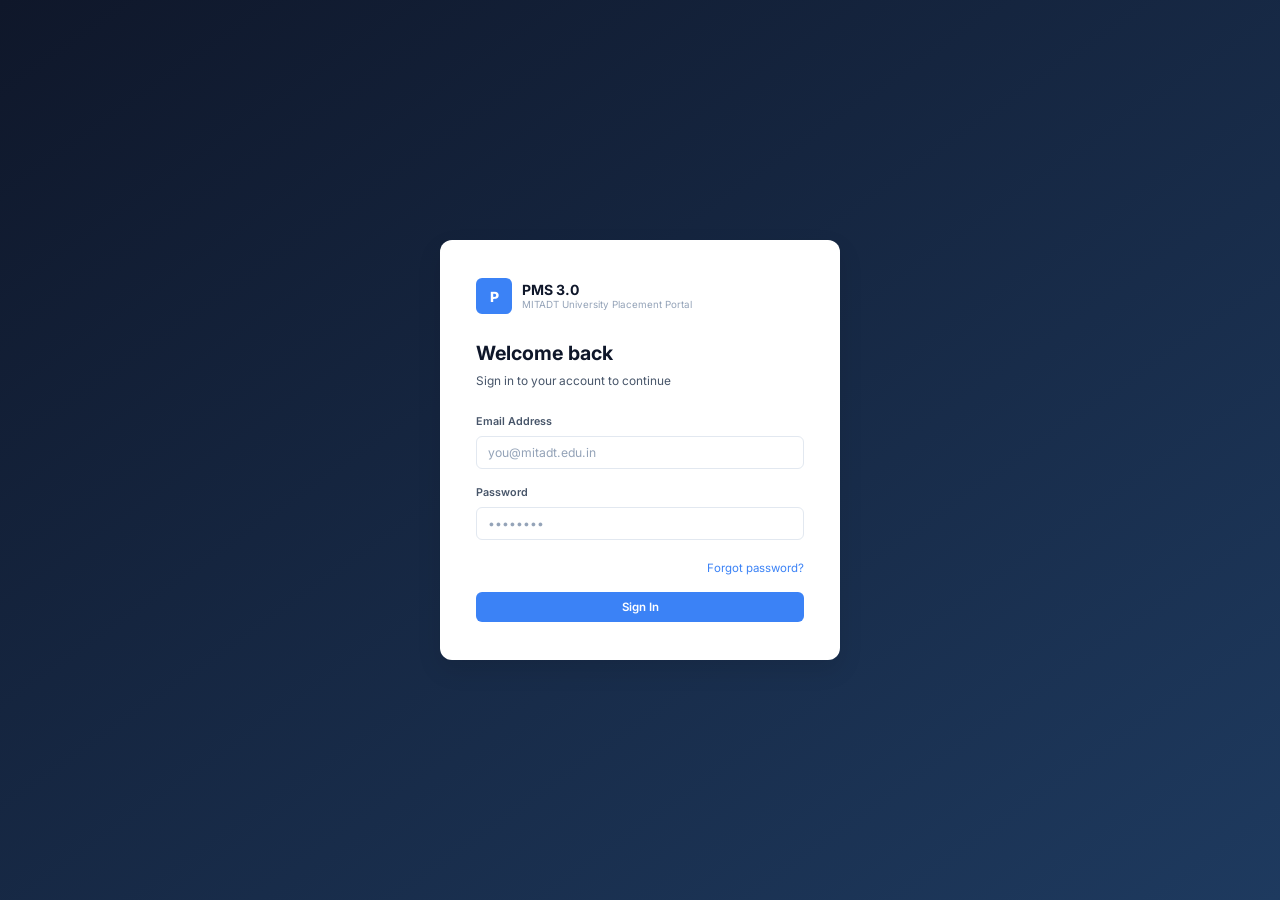
==== commit 94978540: "Fix UI: smaller SVG icons, clean sidebar (no blue active), polished CSS sizing" ====
--- a/frontend/analytics.html
+++ b/frontend/analytics.html
@@ -18,13 +18,13 @@
       const unplaced = a.total_students - a.placed_students;
       pb().innerHTML = `
         <div class="stats-grid">
-          <div class="stat-card"><div class="stat-icon" style="background:#eff6ff;color:#3b82f6">👥</div><div class="stat-value">${a.total_students}</div><div class="stat-label">Total Students</div></div>
-          <div class="stat-card"><div class="stat-icon" style="background:#f0fdf4;color:#10b981">✅</div><div class="stat-value">${a.placed_students}</div><div class="stat-label">Placed</div></div>
-          <div class="stat-card"><div class="stat-icon" style="background:#fef3c7;color:#f59e0b">⏳</div><div class="stat-value">${unplaced}</div><div class="stat-label">Unplaced</div></div>
-          <div class="stat-card"><div class="stat-icon" style="background:#eff6ff;color:#3b82f6">📊</div><div class="stat-value">${a.placement_percentage.toFixed(1)}%</div><div class="stat-label">Placement Rate</div></div>
-          <div class="stat-card"><div class="stat-icon" style="background:#fef3c7;color:#f59e0b">🎓</div><div class="stat-value">${a.average_gpa.toFixed(2)}</div><div class="stat-label">Avg GPA</div></div>
-          <div class="stat-card"><div class="stat-icon" style="background:#ede9fe;color:#8b5cf6">🏢</div><div class="stat-value">${a.total_drives}</div><div class="stat-label">Drives</div></div>
-          <div class="stat-card"><div class="stat-icon" style="background:#f0fdf4;color:#10b981">📦</div><div class="stat-value">${a.total_batches}</div><div class="stat-label">Batches</div></div>
+          <div class="stat-card"><div class="stat-icon" style="background:#eff6ff;color:#3b82f6">${IC.users}</div><div class="stat-value">${a.total_students}</div><div class="stat-label">Total Students</div></div>
+          <div class="stat-card"><div class="stat-icon" style="background:#f0fdf4;color:#10b981">${IC.user}</div><div class="stat-value">${a.placed_students}</div><div class="stat-label">Placed</div></div>
+          <div class="stat-card"><div class="stat-icon" style="background:#fef3c7;color:#f59e0b">${IC.users}</div><div class="stat-value">${unplaced}</div><div class="stat-label">Unplaced</div></div>
+          <div class="stat-card"><div class="stat-icon" style="background:#eff6ff;color:#3b82f6">${IC.chart}</div><div class="stat-value">${a.placement_percentage.toFixed(1)}%</div><div class="stat-label">Placement Rate</div></div>
+          <div class="stat-card"><div class="stat-icon" style="background:#fef3c7;color:#f59e0b">${IC.doc}</div><div class="stat-value">${a.average_gpa.toFixed(2)}</div><div class="stat-label">Avg GPA</div></div>
+          <div class="stat-card"><div class="stat-icon" style="background:#ede9fe;color:#8b5cf6">${IC.brief}</div><div class="stat-value">${a.total_drives}</div><div class="stat-label">Drives</div></div>
+          <div class="stat-card"><div class="stat-icon" style="background:#f0fdf4;color:#10b981">${IC.batch}</div><div class="stat-value">${a.total_batches}</div><div class="stat-label">Batches</div></div>
         </div>
         <div class="charts-grid">
           <div class="chart-card"><h3>Placement Status</h3><canvas id="c1" height="240"></canvas></div>
--- a/frontend/style.css
+++ b/frontend/style.css
@@ -2,247 +2,248 @@
 *,*::before,*::after{box-sizing:border-box;margin:0;padding:0}
 
 :root{
-  --white:#ffffff;
-  --bg:#f4f6fb;
+  --bg:#f1f5f9;
   --bg-card:#ffffff;
-  --sidebar:#0f172a;
-  --sidebar-hover:rgba(255,255,255,0.07);
-  --sidebar-active:rgba(59,130,246,0.2);
-  --text:#1e293b;
-  --text-secondary:#64748b;
+  --sidebar:#1e293b;
+  --sidebar-border:rgba(255,255,255,0.06);
+  --sidebar-hover:rgba(255,255,255,0.06);
+  --sidebar-active:rgba(255,255,255,0.1);
+  --sidebar-active-text:#ffffff;
+  --sidebar-text:#94a3b8;
+  --sidebar-text-hover:#e2e8f0;
+  --text:#0f172a;
+  --text-secondary:#475569;
   --text-muted:#94a3b8;
-  --text-sidebar:#cbd5e1;
   --border:#e2e8f0;
   --blue:#3b82f6;
   --blue-dark:#2563eb;
-  --blue-light:#eff6ff;
   --green:#10b981;
   --red:#ef4444;
   --orange:#f59e0b;
   --purple:#8b5cf6;
   --cyan:#06b6d4;
-  --shadow-sm:0 1px 3px rgba(0,0,0,0.06),0 1px 2px rgba(0,0,0,0.04);
-  --shadow-md:0 4px 12px rgba(0,0,0,0.08);
-  --shadow-lg:0 10px 30px rgba(0,0,0,0.1);
+  --shadow-sm:0 1px 2px rgba(0,0,0,0.05),0 1px 3px rgba(0,0,0,0.04);
+  --shadow-md:0 4px 12px rgba(0,0,0,0.07);
+  --shadow-lg:0 10px 25px rgba(0,0,0,0.1);
   --radius-sm:6px;
   --radius-md:10px;
-  --radius-lg:14px;
-  --transition:0.18s ease;
-  --sidebar-w:240px;
+  --radius-lg:12px;
+  --transition:0.15s ease;
+  --sidebar-w:228px;
 }
 
-html{font-size:15px}
-body{font-family:'Inter',-apple-system,sans-serif;background:var(--bg);color:var(--text);min-height:100vh;line-height:1.6}
-::-webkit-scrollbar{width:5px;height:5px}
+html{font-size:14px}
+body{font-family:'Inter',-apple-system,BlinkMacSystemFont,sans-serif;background:var(--bg);color:var(--text);min-height:100vh;line-height:1.55}
+::-webkit-scrollbar{width:4px;height:4px}
 ::-webkit-scrollbar-track{background:transparent}
-::-webkit-scrollbar-thumb{background:#cbd5e1;border-radius:3px}
+::-webkit-scrollbar-thumb{background:#cbd5e1;border-radius:4px}
 
 /* ── Auth ── */
-.auth-wrapper{min-height:100vh;display:flex;align-items:center;justify-content:center;background:linear-gradient(135deg,#0f172a 0%,#1e3a5f 100%)}
-.auth-card{background:var(--white);border-radius:var(--radius-lg);padding:42px 40px;width:100%;max-width:420px;box-shadow:var(--shadow-lg)}
-.auth-logo{display:flex;align-items:center;gap:10px;margin-bottom:28px}
-.auth-logo .logo-icon{width:40px;height:40px;background:var(--blue);border-radius:var(--radius-sm);display:flex;align-items:center;justify-content:center;color:#fff;font-size:1.2rem;font-weight:800}
-.auth-logo .logo-text{font-size:1.1rem;font-weight:700;color:var(--text)}
-.auth-logo .logo-text span{display:block;font-size:0.72rem;font-weight:400;color:var(--text-muted)}
-.auth-card h1{font-size:1.5rem;font-weight:700;color:var(--text);margin-bottom:4px}
-.auth-card .subtitle{color:var(--text-secondary);font-size:0.88rem;margin-bottom:28px}
-.auth-link{color:var(--blue);text-decoration:none;font-size:0.85rem;cursor:pointer}
+.auth-wrapper{min-height:100vh;display:flex;align-items:center;justify-content:center;background:linear-gradient(145deg,#0f172a 0%,#1e3a5f 100%)}
+.auth-card{background:#fff;border-radius:var(--radius-lg);padding:38px 36px;width:100%;max-width:400px;box-shadow:var(--shadow-lg)}
+.auth-logo{display:flex;align-items:center;gap:10px;margin-bottom:24px}
+.auth-logo .logo-icon{width:36px;height:36px;background:var(--blue);border-radius:var(--radius-sm);display:flex;align-items:center;justify-content:center;color:#fff;font-size:1rem;font-weight:800;flex-shrink:0}
+.auth-logo .logo-text{font-size:1rem;font-weight:700;color:var(--text);line-height:1.2}
+.auth-logo .logo-text span{display:block;font-size:0.7rem;font-weight:400;color:var(--text-muted)}
+.auth-card h1{font-size:1.4rem;font-weight:700;margin-bottom:3px}
+.auth-card .subtitle{color:var(--text-secondary);font-size:0.85rem;margin-bottom:24px}
+.auth-link{color:var(--blue);text-decoration:none;font-size:0.82rem;cursor:pointer}
 .auth-link:hover{text-decoration:underline}
-.forgot-link{text-align:right;margin-top:-12px;margin-bottom:16px}
-
-/* ── App Layout ── */
+
+/* ── Sidebar ── */
 .sidebar{width:var(--sidebar-w);background:var(--sidebar);position:fixed;top:0;left:0;bottom:0;display:flex;flex-direction:column;z-index:100;transition:transform var(--transition)}
-.sidebar-brand{padding:20px 16px;border-bottom:1px solid rgba(255,255,255,0.06)}
-.sidebar-brand .brand-row{display:flex;align-items:center;gap:10px}
-.sidebar-brand .b-icon{width:34px;height:34px;background:var(--blue);border-radius:var(--radius-sm);display:flex;align-items:center;justify-content:center;font-size:1rem;font-weight:800;color:#fff;flex-shrink:0}
-.sidebar-brand .b-name{font-size:0.95rem;font-weight:700;color:#fff}
-.sidebar-brand .b-sub{font-size:0.7rem;color:var(--text-sidebar);opacity:0.7;margin-top:1px}
-.sidebar-nav{flex:1;padding:12px 8px;overflow-y:auto;display:flex;flex-direction:column;gap:2px}
-.nav-section{font-size:0.68rem;font-weight:600;color:rgba(255,255,255,0.3);text-transform:uppercase;letter-spacing:1px;padding:12px 10px 4px}
-.nav-item{display:flex;align-items:center;gap:10px;padding:9px 12px;border-radius:var(--radius-sm);color:var(--text-sidebar);text-decoration:none;font-size:0.87rem;font-weight:500;transition:all var(--transition);cursor:pointer;border:none;background:none;width:100%;text-align:left}
-.nav-item:hover{background:var(--sidebar-hover);color:#fff}
-.nav-item.active{background:var(--sidebar-active);color:var(--blue)}
-.nav-item svg{width:17px;height:17px;flex-shrink:0;opacity:0.8}
+.sidebar-brand{padding:16px 14px 14px;border-bottom:1px solid var(--sidebar-border)}
+.sidebar-brand .brand-row{display:flex;align-items:center;gap:9px}
+.sidebar-brand .b-icon{width:30px;height:30px;background:var(--blue);border-radius:6px;display:flex;align-items:center;justify-content:center;font-size:0.9rem;font-weight:800;color:#fff;flex-shrink:0}
+.sidebar-brand .b-name{font-size:0.88rem;font-weight:700;color:#fff;line-height:1.2}
+.sidebar-brand .b-sub{font-size:0.65rem;color:var(--sidebar-text);margin-top:1px}
+.sidebar-nav{flex:1;padding:10px 8px;overflow-y:auto;display:flex;flex-direction:column;gap:1px}
+.nav-section{font-size:0.62rem;font-weight:600;color:rgba(255,255,255,0.25);text-transform:uppercase;letter-spacing:0.9px;padding:10px 10px 3px}
+.nav-item{display:flex;align-items:center;gap:9px;padding:8px 10px;border-radius:6px;color:var(--sidebar-text);text-decoration:none;font-size:0.82rem;font-weight:500;transition:all var(--transition);cursor:pointer;border:none;background:none;width:100%;text-align:left;white-space:nowrap}
+.nav-item:hover{background:var(--sidebar-hover);color:var(--sidebar-text-hover)}
+.nav-item.active{background:var(--sidebar-active);color:var(--sidebar-active-text);font-weight:600}
+.nav-item svg{width:15px;height:15px;flex-shrink:0;opacity:0.7}
 .nav-item.active svg{opacity:1}
-
-.sidebar-footer{padding:12px 8px;border-top:1px solid rgba(255,255,255,0.06)}
-.user-chip{display:flex;align-items:center;gap:10px;padding:10px 12px;border-radius:var(--radius-sm);background:rgba(255,255,255,0.05);cursor:pointer}
-.user-avatar{width:32px;height:32px;border-radius:50%;background:var(--blue);display:flex;align-items:center;justify-content:center;font-weight:700;font-size:0.8rem;color:#fff;flex-shrink:0}
-.user-info .uname{font-size:0.82rem;font-weight:600;color:#fff;overflow:hidden;text-overflow:ellipsis;white-space:nowrap;max-width:140px}
-.user-info .urole{font-size:0.68rem;color:var(--text-sidebar);opacity:0.7;text-transform:capitalize}
-
-/* ── Main ── */
+.nav-item[style*="f87171"]{color:#f87171!important}
+.sidebar-footer{padding:10px 8px 12px;border-top:1px solid var(--sidebar-border)}
+.user-chip{display:flex;align-items:center;gap:9px;padding:8px 10px;border-radius:6px;background:rgba(255,255,255,0.05)}
+.user-avatar{width:28px;height:28px;border-radius:50%;background:var(--blue);display:flex;align-items:center;justify-content:center;font-weight:700;font-size:0.75rem;color:#fff;flex-shrink:0}
+.user-info .uname{font-size:0.78rem;font-weight:600;color:#e2e8f0;overflow:hidden;text-overflow:ellipsis;white-space:nowrap;max-width:130px}
+.user-info .urole{font-size:0.65rem;color:var(--sidebar-text);text-transform:capitalize;margin-top:1px}
+
+/* ── Main Content ── */
 .main-content{margin-left:var(--sidebar-w);min-height:100vh}
-.page-header{padding:22px 28px 18px;background:var(--white);border-bottom:1px solid var(--border);display:flex;align-items:center;justify-content:space-between;flex-wrap:wrap;gap:12px;position:sticky;top:0;z-index:50}
-.page-header-left h1{font-size:1.3rem;font-weight:700;color:var(--text)}
-.page-header-left p{font-size:0.82rem;color:var(--text-secondary);margin-top:1px}
-.page-body{padding:24px 28px 60px}
+.page-header{padding:18px 24px 16px;background:#fff;border-bottom:1px solid var(--border);display:flex;align-items:center;justify-content:space-between;flex-wrap:wrap;gap:10px;position:sticky;top:0;z-index:50}
+.page-header-left h1{font-size:1.2rem;font-weight:700;color:var(--text)}
+.page-header-left p{font-size:0.78rem;color:var(--text-secondary);margin-top:1px}
+.page-body{padding:20px 24px 50px}
 
 /* ── Forms ── */
-.form-group{margin-bottom:18px}
-.form-group label{display:block;font-size:0.8rem;font-weight:600;color:var(--text-secondary);margin-bottom:6px;letter-spacing:0.2px}
-.form-control{width:100%;padding:9px 12px;background:var(--white);border:1.5px solid var(--border);border-radius:var(--radius-sm);color:var(--text);font-family:inherit;font-size:0.9rem;transition:border-color var(--transition),box-shadow var(--transition);outline:none}
-.form-control:focus{border-color:var(--blue);box-shadow:0 0 0 3px rgba(59,130,246,0.12)}
+.form-group{margin-bottom:16px}
+.form-group label{display:block;font-size:0.77rem;font-weight:600;color:var(--text-secondary);margin-bottom:5px}
+.form-control{width:100%;padding:8px 11px;background:#fff;border:1.5px solid var(--border);border-radius:var(--radius-sm);color:var(--text);font-family:inherit;font-size:0.87rem;transition:border-color var(--transition),box-shadow var(--transition);outline:none}
+.form-control:focus{border-color:var(--blue);box-shadow:0 0 0 3px rgba(59,130,246,0.1)}
 .form-control::placeholder{color:var(--text-muted)}
-select.form-control{appearance:none;background-image:url("data:image/svg+xml,%3Csvg xmlns='http://www.w3.org/2000/svg' width='12' height='12' fill='%2364748b' viewBox='0 0 16 16'%3E%3Cpath d='M8 11L3 6h10z'/%3E%3C/svg%3E");background-repeat:no-repeat;background-position:right 10px center;padding-right:32px}
+select.form-control{appearance:none;background-image:url("data:image/svg+xml,%3Csvg xmlns='http://www.w3.org/2000/svg' width='11' height='11' fill='%2364748b' viewBox='0 0 16 16'%3E%3Cpath d='M8 11L3 6h10z'/%3E%3C/svg%3E");background-repeat:no-repeat;background-position:right 10px center;background-color:#fff;padding-right:30px}
 select.form-control option{background:#fff;color:var(--text)}
-.form-row{display:grid;grid-template-columns:1fr 1fr;gap:14px}
-textarea.form-control{resize:vertical;min-height:80px}
+.form-row{display:grid;grid-template-columns:1fr 1fr;gap:12px}
+textarea.form-control{resize:vertical;min-height:72px}
 
 /* ── Buttons ── */
-.btn{display:inline-flex;align-items:center;justify-content:center;gap:7px;padding:9px 18px;border-radius:var(--radius-sm);font-family:inherit;font-size:0.85rem;font-weight:600;cursor:pointer;transition:all var(--transition);border:none;outline:none;text-decoration:none;white-space:nowrap}
-.btn-primary{background:var(--blue);color:#fff;box-shadow:0 2px 8px rgba(59,130,246,0.3)}
-.btn-primary:hover{background:var(--blue-dark);box-shadow:0 4px 12px rgba(59,130,246,0.4)}
-.btn-secondary{background:var(--white);color:var(--text);border:1.5px solid var(--border)}
-.btn-secondary:hover{background:var(--bg);border-color:#cbd5e1}
+.btn{display:inline-flex;align-items:center;justify-content:center;gap:6px;padding:8px 16px;border-radius:var(--radius-sm);font-family:inherit;font-size:0.82rem;font-weight:600;cursor:pointer;transition:all var(--transition);border:none;outline:none;text-decoration:none;white-space:nowrap}
+.btn-primary{background:var(--blue);color:#fff}
+.btn-primary:hover{background:var(--blue-dark)}
+.btn-secondary{background:#fff;color:var(--text);border:1.5px solid var(--border)}
+.btn-secondary:hover{background:#f8fafc;border-color:#cbd5e1}
 .btn-danger{background:#fef2f2;color:var(--red);border:1.5px solid #fecaca}
 .btn-danger:hover{background:#fee2e2}
 .btn-success{background:#f0fdf4;color:var(--green);border:1.5px solid #bbf7d0}
-.btn-sm{padding:6px 12px;font-size:0.78rem}
+.btn-sm{padding:5px 11px;font-size:0.76rem}
 .btn-block{width:100%}
 .btn:disabled{opacity:0.5;cursor:not-allowed}
-.btn-group{display:flex;gap:8px;flex-wrap:wrap;align-items:center}
+.btn-group{display:flex;gap:7px;flex-wrap:wrap;align-items:center}
+.btn svg{width:13px;height:13px}
 
 /* ── Cards ── */
-.card{background:var(--bg-card);border:1px solid var(--border);border-radius:var(--radius-lg);padding:22px;box-shadow:var(--shadow-sm)}
-.card-header{display:flex;align-items:center;justify-content:space-between;margin-bottom:16px}
-.card-header h3{font-size:1rem;font-weight:600;color:var(--text)}
+.card{background:var(--bg-card);border:1px solid var(--border);border-radius:var(--radius-lg);padding:18px;box-shadow:var(--shadow-sm)}
+.card-header{display:flex;align-items:center;justify-content:space-between;margin-bottom:14px}
+.card-header h3{font-size:0.92rem;font-weight:600;color:var(--text)}
 
 /* ── Stat Cards ── */
-.stats-grid{display:grid;grid-template-columns:repeat(auto-fill,minmax(200px,1fr));gap:16px;margin-bottom:24px}
-.stat-card{background:var(--bg-card);border:1px solid var(--border);border-radius:var(--radius-lg);padding:20px;box-shadow:var(--shadow-sm);transition:box-shadow var(--transition)}
+.stats-grid{display:grid;grid-template-columns:repeat(auto-fill,minmax(170px,1fr));gap:14px;margin-bottom:20px}
+.stat-card{background:var(--bg-card);border:1px solid var(--border);border-radius:var(--radius-lg);padding:18px 16px;box-shadow:var(--shadow-sm);transition:box-shadow var(--transition)}
 .stat-card:hover{box-shadow:var(--shadow-md)}
-.stat-icon{width:40px;height:40px;border-radius:var(--radius-md);display:flex;align-items:center;justify-content:center;font-size:1.1rem;margin-bottom:12px}
-.stat-value{font-size:1.7rem;font-weight:800;color:var(--text);line-height:1}
-.stat-label{font-size:0.78rem;color:var(--text-secondary);margin-top:4px}
-.stat-trend{font-size:0.75rem;margin-top:6px;font-weight:500}
+/* Stat icon: small colored dot/square, NOT emoji */
+.stat-icon{width:32px;height:32px;border-radius:8px;display:flex;align-items:center;justify-content:center;margin-bottom:12px;font-size:0.9rem;line-height:1}
+.stat-value{font-size:1.6rem;font-weight:800;color:var(--text);line-height:1}
+.stat-label{font-size:0.74rem;color:var(--text-secondary);margin-top:3px;font-weight:500}
 
 /* ── Tables ── */
-.table-wrapper{overflow-x:auto;border-radius:var(--radius-lg);border:1px solid var(--border);background:var(--bg-card)}
+.table-wrapper{overflow-x:auto;border-radius:var(--radius-lg);border:1px solid var(--border);background:var(--bg-card);box-shadow:var(--shadow-sm)}
 table{width:100%;border-collapse:collapse}
-thead th{background:#f8fafc;padding:11px 14px;text-align:left;font-size:0.76rem;font-weight:600;color:var(--text-secondary);text-transform:uppercase;letter-spacing:0.6px;border-bottom:1px solid var(--border);white-space:nowrap}
-tbody td{padding:12px 14px;font-size:0.87rem;color:var(--text);border-bottom:1px solid #f1f5f9}
-tbody tr:hover{background:#f8fafc}
+thead th{background:#f8fafc;padding:10px 14px;text-align:left;font-size:0.72rem;font-weight:600;color:var(--text-secondary);text-transform:uppercase;letter-spacing:0.5px;border-bottom:1px solid var(--border);white-space:nowrap}
+tbody td{padding:11px 14px;font-size:0.85rem;color:var(--text);border-bottom:1px solid #f1f5f9;vertical-align:middle}
+tbody tr:hover{background:#fafafa}
 tbody tr:last-child td{border-bottom:none}
 
 /* ── Badges ── */
-.badge{display:inline-flex;align-items:center;padding:3px 9px;border-radius:20px;font-size:0.71rem;font-weight:600;text-transform:capitalize;white-space:nowrap}
+.badge{display:inline-flex;align-items:center;padding:2px 8px;border-radius:20px;font-size:0.68rem;font-weight:600;text-transform:capitalize;white-space:nowrap}
 .badge-green{background:#dcfce7;color:#15803d}
 .badge-red{background:#fee2e2;color:#b91c1c}
-.badge-orange{background:#fef3c7;color:#b45309}
+.badge-orange{background:#fef3c7;color:#92400e}
 .badge-blue{background:#dbeafe;color:#1d4ed8}
 .badge-purple{background:#ede9fe;color:#6d28d9}
 .badge-cyan{background:#cffafe;color:#0e7490}
 .badge-gray{background:#f1f5f9;color:#475569}
 
 /* ── Modal ── */
-.modal-overlay{position:fixed;inset:0;background:rgba(15,23,42,0.5);backdrop-filter:blur(3px);display:flex;align-items:center;justify-content:center;z-index:1000;opacity:0;visibility:hidden;transition:all var(--transition)}
+.modal-overlay{position:fixed;inset:0;background:rgba(15,23,42,0.45);backdrop-filter:blur(2px);display:flex;align-items:center;justify-content:center;z-index:1000;opacity:0;visibility:hidden;transition:all var(--transition)}
 .modal-overlay.active{opacity:1;visibility:visible}
-.modal{background:var(--white);border-radius:var(--radius-lg);padding:28px;width:90%;max-width:500px;max-height:88vh;overflow-y:auto;box-shadow:var(--shadow-lg);transform:translateY(16px);transition:transform var(--transition)}
+.modal{background:#fff;border-radius:var(--radius-lg);padding:24px;width:90%;max-width:480px;max-height:88vh;overflow-y:auto;box-shadow:var(--shadow-lg);transform:translateY(12px);transition:transform var(--transition)}
 .modal-overlay.active .modal{transform:translateY(0)}
-.modal h2{font-size:1.1rem;font-weight:700;margin-bottom:20px;color:var(--text)}
-.modal-actions{display:flex;gap:10px;justify-content:flex-end;margin-top:22px;padding-top:16px;border-top:1px solid var(--border)}
-.modal-lg{max-width:700px}
+.modal h2{font-size:1rem;font-weight:700;margin-bottom:18px;color:var(--text)}
+.modal-actions{display:flex;gap:8px;justify-content:flex-end;margin-top:20px;padding-top:14px;border-top:1px solid var(--border)}
+.modal-lg{max-width:660px}
 
 /* ── Toast ── */
-.toast-container{position:fixed;top:18px;right:18px;z-index:2000;display:flex;flex-direction:column;gap:8px}
-.toast{padding:12px 18px;border-radius:var(--radius-md);font-size:0.85rem;font-weight:500;box-shadow:var(--shadow-md);animation:slideInToast 0.25s ease-out;max-width:340px;border-left:3px solid transparent}
+.toast-container{position:fixed;top:16px;right:16px;z-index:2000;display:flex;flex-direction:column;gap:7px}
+.toast{padding:10px 16px;border-radius:var(--radius-md);font-size:0.82rem;font-weight:500;box-shadow:var(--shadow-md);animation:slideInToast 0.2s ease-out;max-width:320px;border-left:3px solid transparent}
 .toast-success{background:#f0fdf4;color:#15803d;border-color:var(--green)}
 .toast-error{background:#fef2f2;color:#b91c1c;border-color:var(--red)}
 .toast-info{background:#eff6ff;color:#1d4ed8;border-color:var(--blue)}
 @keyframes slideInToast{from{transform:translateX(110%);opacity:0}to{transform:translateX(0);opacity:1}}
 
-/* ── Loading ── */
-.spinner{width:32px;height:32px;border:2.5px solid var(--border);border-top-color:var(--blue);border-radius:50%;animation:spin 0.65s linear infinite;margin:40px auto}
+/* ── Spinner ── */
+.spinner{width:28px;height:28px;border:2.5px solid var(--border);border-top-color:var(--blue);border-radius:50%;animation:spin 0.6s linear infinite;margin:36px auto}
 @keyframes spin{to{transform:rotate(360deg)}}
-.loading-overlay{display:flex;align-items:center;justify-content:center;padding:60px;flex-direction:column;gap:12px;color:var(--text-secondary);font-size:0.85rem}
+.loading-overlay{display:flex;align-items:center;justify-content:center;padding:52px;flex-direction:column;gap:10px;color:var(--text-secondary);font-size:0.82rem}
 
 /* ── Empty State ── */
-.empty-state{text-align:center;padding:56px 20px;color:var(--text-muted)}
-.empty-state .empty-icon{font-size:2.5rem;margin-bottom:14px;opacity:0.5}
-.empty-state h3{font-size:1.05rem;color:var(--text-secondary);margin-bottom:6px;font-weight:600}
-.empty-state p{font-size:0.85rem}
+.empty-state{text-align:center;padding:50px 20px;color:var(--text-muted)}
+.empty-icon{font-size:1.8rem;margin-bottom:12px;opacity:0.6;display:block}
+.empty-state h3{font-size:1rem;color:var(--text-secondary);margin-bottom:5px;font-weight:600}
+.empty-state p{font-size:0.82rem}
 
 /* ── Toolbar ── */
-.toolbar{display:flex;align-items:center;gap:10px;margin-bottom:18px;flex-wrap:wrap}
-.toolbar .form-control{max-width:200px}
+.toolbar{display:flex;align-items:center;gap:9px;margin-bottom:16px;flex-wrap:wrap}
+.toolbar .form-control{max-width:190px}
 .toolbar-spacer{flex:1}
 
 /* ── Tabs ── */
-.tabs{display:flex;gap:0;border-bottom:2px solid var(--border);margin-bottom:22px}
-.tab-btn{padding:9px 18px;background:none;border:none;color:var(--text-secondary);font-family:inherit;font-size:0.87rem;font-weight:500;cursor:pointer;position:relative;transition:color var(--transition)}
+.tabs{display:flex;border-bottom:2px solid var(--border);margin-bottom:18px}
+.tab-btn{padding:8px 16px;background:none;border:none;color:var(--text-secondary);font-family:inherit;font-size:0.84rem;font-weight:500;cursor:pointer;position:relative;transition:color var(--transition)}
 .tab-btn:hover{color:var(--text)}
 .tab-btn.active{color:var(--blue);font-weight:600}
 .tab-btn.active::after{content:'';position:absolute;bottom:-2px;left:0;right:0;height:2px;background:var(--blue);border-radius:2px 2px 0 0}
 
-/* ── Notification Card ── */
-.notif-card{background:var(--bg-card);border:1px solid var(--border);border-radius:var(--radius-md);padding:14px 16px;display:flex;gap:12px;align-items:flex-start;transition:box-shadow var(--transition)}
-.notif-card:hover{box-shadow:var(--shadow-sm)}
+/* ── Notifications ── */
+.notif-card{background:var(--bg-card);border:1px solid var(--border);border-radius:var(--radius-md);padding:12px 14px;display:flex;gap:10px;align-items:flex-start;transition:box-shadow var(--transition)}
 .notif-card.unread{border-left:3px solid var(--blue);background:#fafcff}
-.notif-dot{width:8px;height:8px;border-radius:50%;background:var(--blue);flex-shrink:0;margin-top:6px}
-.notif-body .notif-title{font-size:0.9rem;font-weight:600;color:var(--text)}
-.notif-body .notif-msg{font-size:0.82rem;color:var(--text-secondary);margin-top:2px}
-.notif-body .notif-meta{font-size:0.72rem;color:var(--text-muted);margin-top:6px}
-.notif-list{display:flex;flex-direction:column;gap:8px}
+.notif-dot{width:7px;height:7px;border-radius:50%;background:var(--blue);flex-shrink:0;margin-top:5px}
+.notif-list{display:flex;flex-direction:column;gap:7px}
+.notif-body .notif-title{font-size:0.87rem;font-weight:600;color:var(--text)}
+.notif-body .notif-msg{font-size:0.8rem;color:var(--text-secondary);margin-top:2px;line-height:1.45}
+.notif-body .notif-meta{font-size:0.7rem;color:var(--text-muted);margin-top:5px}
 
 /* ── Batch / Class Cards ── */
-.batch-card{background:var(--bg-card);border:1px solid var(--border);border-radius:var(--radius-lg);padding:20px;box-shadow:var(--shadow-sm);transition:box-shadow var(--transition)}
+.batch-card{background:var(--bg-card);border:1px solid var(--border);border-radius:var(--radius-lg);padding:16px 18px;box-shadow:var(--shadow-sm);transition:box-shadow var(--transition)}
 .batch-card:hover{box-shadow:var(--shadow-md)}
-.batch-card .batch-name{font-size:1.05rem;font-weight:700;color:var(--text)}
-.batch-card .batch-meta{font-size:0.82rem;color:var(--text-secondary);margin-top:4px}
-.batch-card .batch-footer{display:flex;align-items:center;justify-content:space-between;margin-top:14px;padding-top:12px;border-top:1px solid var(--border)}
-.grid-2{display:grid;grid-template-columns:repeat(auto-fill,minmax(260px,1fr));gap:16px}
-.grid-3{display:grid;grid-template-columns:repeat(auto-fill,minmax(300px,1fr));gap:16px}
+.batch-card .batch-name{font-size:0.95rem;font-weight:700;color:var(--text)}
+.batch-card .batch-meta{font-size:0.78rem;color:var(--text-secondary);margin-top:3px}
+.batch-card .batch-footer{display:flex;align-items:center;justify-content:space-between;margin-top:12px;padding-top:10px;border-top:1px solid var(--border)}
+.grid-2{display:grid;grid-template-columns:repeat(auto-fill,minmax(240px,1fr));gap:14px}
+.grid-3{display:grid;grid-template-columns:repeat(auto-fill,minmax(280px,1fr));gap:14px}
 
 /* ── Profile ── */
-.profile-hero{background:linear-gradient(135deg,#0f172a 0%,#1e3a5f 100%);border-radius:var(--radius-lg);padding:28px;display:flex;gap:20px;align-items:flex-start;margin-bottom:22px}
-.profile-avatar-lg{width:72px;height:72px;border-radius:50%;background:var(--blue);display:flex;align-items:center;justify-content:center;font-size:1.8rem;font-weight:800;color:#fff;flex-shrink:0;border:3px solid rgba(255,255,255,0.2)}
-.profile-hero-info h2{font-size:1.3rem;font-weight:700;color:#fff}
-.profile-hero-info p{font-size:0.85rem;color:rgba(255,255,255,0.6);margin-top:2px}
-.profile-hero-info .hero-badges{display:flex;gap:8px;margin-top:10px;flex-wrap:wrap}
-.profile-section{background:var(--bg-card);border:1px solid var(--border);border-radius:var(--radius-lg);padding:22px;margin-bottom:16px}
-.profile-section h3{font-size:0.95rem;font-weight:600;color:var(--text);margin-bottom:16px;padding-bottom:10px;border-bottom:1px solid var(--border)}
-.profile-grid{display:grid;grid-template-columns:1fr 1fr;gap:14px}
-.profile-field label{font-size:0.72rem;font-weight:600;color:var(--text-muted);text-transform:uppercase;letter-spacing:0.5px;display:block;margin-bottom:3px}
-.profile-field .value{font-size:0.9rem;color:var(--text);font-weight:500}
+.profile-hero{background:linear-gradient(135deg,#1e293b 0%,#1e3a5f 100%);border-radius:var(--radius-lg);padding:22px 24px;display:flex;gap:18px;align-items:flex-start;margin-bottom:18px}
+.profile-avatar-lg{width:60px;height:60px;border-radius:50%;background:var(--blue);display:flex;align-items:center;justify-content:center;font-size:1.5rem;font-weight:800;color:#fff;flex-shrink:0;border:2px solid rgba(255,255,255,0.2)}
+.profile-hero-info h2{font-size:1.15rem;font-weight:700;color:#fff}
+.profile-hero-info p{font-size:0.8rem;color:rgba(255,255,255,0.55);margin-top:2px}
+.profile-hero-info .hero-badges{display:flex;gap:7px;margin-top:8px;flex-wrap:wrap}
+.profile-section{background:var(--bg-card);border:1px solid var(--border);border-radius:var(--radius-lg);padding:18px;margin-bottom:14px}
+.profile-section h3{font-size:0.88rem;font-weight:600;color:var(--text);margin-bottom:14px;padding-bottom:9px;border-bottom:1px solid var(--border)}
+.profile-grid{display:grid;grid-template-columns:1fr 1fr;gap:12px}
+.profile-field label{font-size:0.68rem;font-weight:600;color:var(--text-muted);text-transform:uppercase;letter-spacing:0.4px;display:block;margin-bottom:2px}
+.profile-field .value{font-size:0.87rem;color:var(--text);font-weight:500}
 .profile-field .value a{color:var(--blue);text-decoration:none}
 .profile-field .value a:hover{text-decoration:underline}
-.json-item{background:var(--bg);border:1px solid var(--border);border-radius:var(--radius-sm);padding:12px;margin-bottom:8px;position:relative}
-.json-item-title{font-weight:600;font-size:0.88rem;color:var(--text)}
-.json-item-sub{font-size:0.8rem;color:var(--text-secondary);margin-top:2px}
-.json-item-remove{position:absolute;top:8px;right:8px;background:none;border:none;color:var(--red);cursor:pointer;font-size:1rem;padding:2px 6px}
+.json-item{background:var(--bg);border:1px solid var(--border);border-radius:var(--radius-sm);padding:10px 12px;margin-bottom:7px;position:relative}
+.json-item-title{font-weight:600;font-size:0.85rem;color:var(--text)}
+.json-item-sub{font-size:0.77rem;color:var(--text-secondary);margin-top:2px}
+.json-item-remove{position:absolute;top:6px;right:8px;background:none;border:none;color:var(--text-muted);cursor:pointer;font-size:0.85rem;padding:2px 5px;line-height:1}
+.json-item-remove:hover{color:var(--red)}
 
 /* ── Drive Cards ── */
-.drives-grid{display:grid;grid-template-columns:repeat(auto-fill,minmax(300px,1fr));gap:16px}
-.drive-card{background:var(--bg-card);border:1px solid var(--border);border-radius:var(--radius-lg);padding:20px;box-shadow:var(--shadow-sm);transition:box-shadow var(--transition)}
+.drives-grid{display:grid;grid-template-columns:repeat(auto-fill,minmax(280px,1fr));gap:14px}
+.drive-card{background:var(--bg-card);border:1px solid var(--border);border-radius:var(--radius-lg);padding:16px 18px;box-shadow:var(--shadow-sm);transition:box-shadow var(--transition)}
 .drive-card:hover{box-shadow:var(--shadow-md)}
-.drive-company{font-size:1.05rem;font-weight:700;color:var(--text)}
-.drive-role{font-size:0.85rem;color:var(--text-secondary);margin-top:2px;margin-bottom:12px}
-.drive-meta{display:grid;grid-template-columns:1fr 1fr;gap:8px;margin-bottom:14px}
-.drive-meta-item span{display:block;font-size:0.68rem;color:var(--text-muted);text-transform:uppercase;letter-spacing:0.4px}
-.drive-meta-item .val{font-size:0.88rem;font-weight:600;color:var(--text)}
+.drive-company{font-size:0.95rem;font-weight:700;color:var(--text)}
+.drive-role{font-size:0.82rem;color:var(--text-secondary);margin-top:2px;margin-bottom:10px}
+.drive-meta{display:grid;grid-template-columns:1fr 1fr;gap:8px;margin-bottom:12px}
+.drive-meta-item span{display:block;font-size:0.65rem;color:var(--text-muted);text-transform:uppercase;letter-spacing:0.3px}
+.drive-meta-item .val{font-size:0.85rem;font-weight:600;color:var(--text);margin-top:1px}
 
 /* ── Charts ── */
-.charts-grid{display:grid;grid-template-columns:1fr 1fr;gap:18px;margin-top:20px}
-.chart-card{background:var(--bg-card);border:1px solid var(--border);border-radius:var(--radius-lg);padding:22px;box-shadow:var(--shadow-sm)}
-.chart-card h3{font-size:0.95rem;font-weight:600;margin-bottom:16px;color:var(--text)}
+.charts-grid{display:grid;grid-template-columns:1fr 1fr;gap:16px;margin-top:18px}
+.chart-card{background:var(--bg-card);border:1px solid var(--border);border-radius:var(--radius-lg);padding:18px;box-shadow:var(--shadow-sm)}
+.chart-card h3{font-size:0.88rem;font-weight:600;margin-bottom:14px;color:var(--text)}
 .chart-card canvas{width:100%!important}
 
 /* ── Page transition ── */
-.page-enter{animation:fadeUp 0.28s ease-out}
-@keyframes fadeUp{from{opacity:0;transform:translateY(10px)}to{opacity:1;transform:translateY(0)}}
+.page-enter{animation:fadeUp 0.22s ease-out}
+@keyframes fadeUp{from{opacity:0;transform:translateY(8px)}to{opacity:1;transform:translateY(0)}}
 
 /* ── Mobile ── */
-.mobile-toggle{display:none;position:fixed;top:14px;left:14px;z-index:200;background:var(--sidebar);border:none;border-radius:var(--radius-sm);padding:8px;color:#fff;cursor:pointer}
-.sidebar-backdrop{display:none;position:fixed;inset:0;background:rgba(0,0,0,0.4);z-index:99}
+.mobile-toggle{display:none;position:fixed;top:12px;left:12px;z-index:200;background:var(--sidebar);border:none;border-radius:var(--radius-sm);padding:7px;color:#fff;cursor:pointer}
+.sidebar-backdrop{display:none;position:fixed;inset:0;background:rgba(0,0,0,0.35);z-index:99}
 @media(max-width:768px){
   .mobile-toggle{display:flex}
   .sidebar{transform:translateX(-100%)}
   .sidebar.open{transform:translateX(0)}
   .sidebar-backdrop.active{display:block}
   .main-content{margin-left:0}
-  .page-header{padding:16px 16px 14px;padding-left:52px}
-  .page-body{padding:16px 14px 50px}
+  .page-header{padding:14px 14px 12px;padding-left:48px}
+  .page-body{padding:14px 12px 44px}
   .stats-grid{grid-template-columns:1fr 1fr}
   .form-row,.profile-grid,.charts-grid{grid-template-columns:1fr}
   .drives-grid,.grid-2,.grid-3{grid-template-columns:1fr}
@@ -251,12 +252,13 @@
 
 /* ── Utilities ── */
 .hidden{display:none!important}
-.mt-1{margin-top:8px}.mt-2{margin-top:16px}.mt-3{margin-top:24px}
-.mb-1{margin-bottom:8px}.mb-2{margin-bottom:16px}.mb-3{margin-bottom:24px}
+.mt-1{margin-top:7px}.mt-2{margin-top:14px}.mt-3{margin-top:20px}
+.mb-1{margin-bottom:7px}.mb-2{margin-bottom:14px}.mb-3{margin-bottom:20px}
 .text-center{text-align:center}.text-right{text-align:right}
-.text-muted{color:var(--text-muted)}.text-sm{font-size:0.8rem}
+.text-muted{color:var(--text-muted)}.text-sm{font-size:0.78rem}
 .text-blue{color:var(--blue)}.text-green{color:var(--green)}.text-red{color:var(--red)}
 .flex-between{display:flex;align-items:center;justify-content:space-between}
-.flex-center{display:flex;align-items:center;gap:8px}
+.flex-center{display:flex;align-items:center;gap:7px}
 .w-full{width:100%}
-.divider{height:1px;background:var(--border);margin:16px 0}
+.divider{height:1px;background:var(--border);margin:14px 0}
+.gap-2{gap:14px}
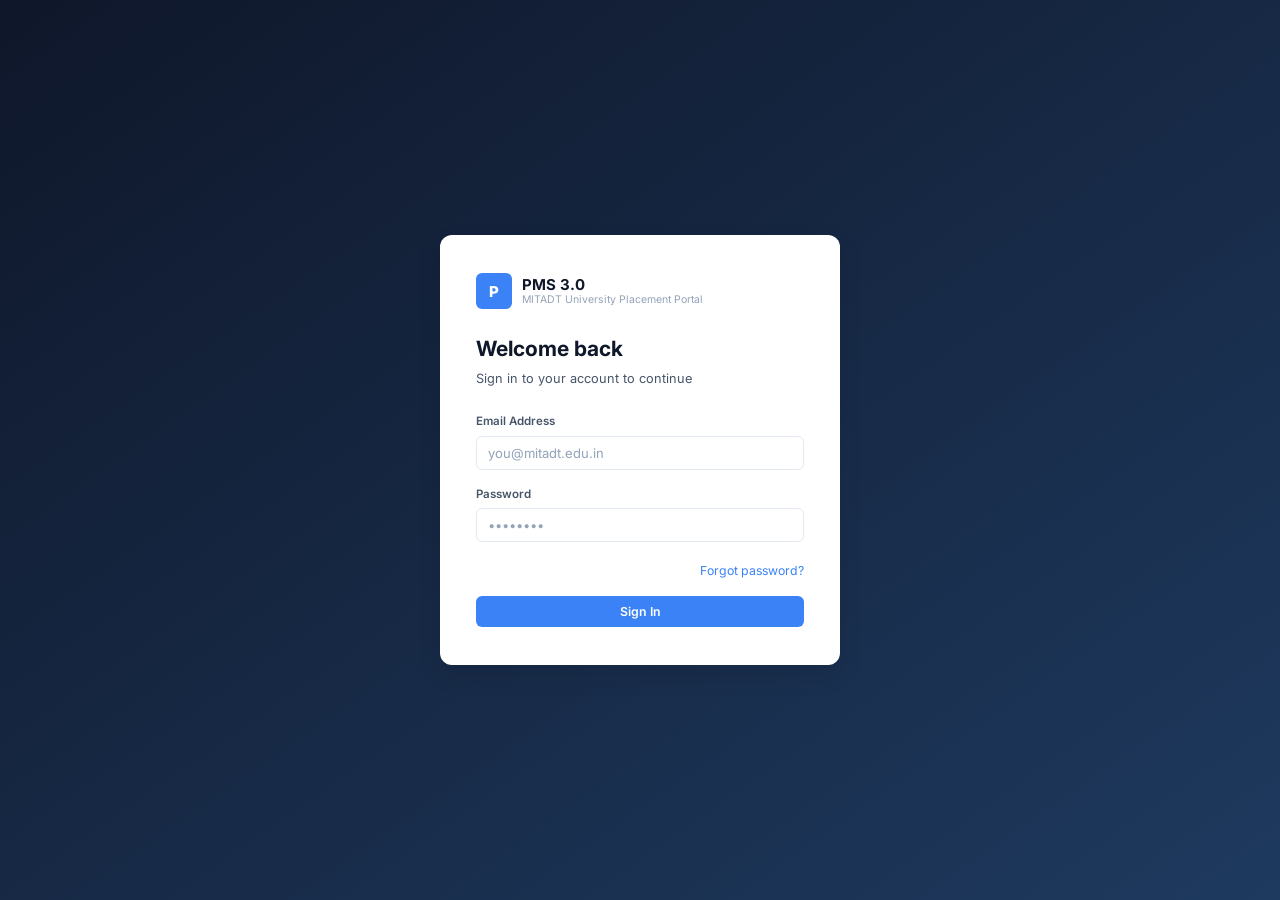
==== commit 40f43051: "White sidebar + wider (256px) + bigger text + fix undefined batches + no-cache headers" ====
--- a/frontend/analytics.html
+++ b/frontend/analytics.html
@@ -24,7 +24,7 @@
           <div class="stat-card"><div class="stat-icon" style="background:#eff6ff;color:#3b82f6">${IC.chart}</div><div class="stat-value">${a.placement_percentage.toFixed(1)}%</div><div class="stat-label">Placement Rate</div></div>
           <div class="stat-card"><div class="stat-icon" style="background:#fef3c7;color:#f59e0b">${IC.doc}</div><div class="stat-value">${a.average_gpa.toFixed(2)}</div><div class="stat-label">Avg GPA</div></div>
           <div class="stat-card"><div class="stat-icon" style="background:#ede9fe;color:#8b5cf6">${IC.brief}</div><div class="stat-value">${a.total_drives}</div><div class="stat-label">Drives</div></div>
-          <div class="stat-card"><div class="stat-icon" style="background:#f0fdf4;color:#10b981">${IC.batch}</div><div class="stat-value">${a.total_batches}</div><div class="stat-label">Batches</div></div>
+          <div class="stat-card"><div class="stat-icon" style="background:#f0fdf4;color:#10b981">${IC.batch}</div><div class="stat-value">${a.total_batches ?? 0}</div><div class="stat-label">Batches</div></div>
         </div>
         <div class="charts-grid">
           <div class="chart-card"><h3>Placement Status</h3><canvas id="c1" height="240"></canvas></div>
--- a/frontend/style.css
+++ b/frontend/style.css
@@ -4,13 +4,13 @@
 :root{
   --bg:#f1f5f9;
   --bg-card:#ffffff;
-  --sidebar:#1e293b;
-  --sidebar-border:rgba(255,255,255,0.06);
-  --sidebar-hover:rgba(255,255,255,0.06);
-  --sidebar-active:rgba(255,255,255,0.1);
-  --sidebar-active-text:#ffffff;
-  --sidebar-text:#94a3b8;
-  --sidebar-text-hover:#e2e8f0;
+  --sidebar:#ffffff;
+  --sidebar-border:#e2e8f0;
+  --sidebar-hover:#f1f5f9;
+  --sidebar-active:#eff6ff;
+  --sidebar-active-text:#2563eb;
+  --sidebar-text:#64748b;
+  --sidebar-text-hover:#1e293b;
   --text:#0f172a;
   --text-secondary:#475569;
   --text-muted:#94a3b8;
@@ -29,10 +29,10 @@
   --radius-md:10px;
   --radius-lg:12px;
   --transition:0.15s ease;
-  --sidebar-w:228px;
+  --sidebar-w:256px;
 }
 
-html{font-size:14px}
+html{font-size:15px}
 body{font-family:'Inter',-apple-system,BlinkMacSystemFont,sans-serif;background:var(--bg);color:var(--text);min-height:100vh;line-height:1.55}
 ::-webkit-scrollbar{width:4px;height:4px}
 ::-webkit-scrollbar-track{background:transparent}
@@ -51,25 +51,25 @@
 .auth-link:hover{text-decoration:underline}
 
 /* ── Sidebar ── */
-.sidebar{width:var(--sidebar-w);background:var(--sidebar);position:fixed;top:0;left:0;bottom:0;display:flex;flex-direction:column;z-index:100;transition:transform var(--transition)}
-.sidebar-brand{padding:16px 14px 14px;border-bottom:1px solid var(--sidebar-border)}
-.sidebar-brand .brand-row{display:flex;align-items:center;gap:9px}
-.sidebar-brand .b-icon{width:30px;height:30px;background:var(--blue);border-radius:6px;display:flex;align-items:center;justify-content:center;font-size:0.9rem;font-weight:800;color:#fff;flex-shrink:0}
-.sidebar-brand .b-name{font-size:0.88rem;font-weight:700;color:#fff;line-height:1.2}
-.sidebar-brand .b-sub{font-size:0.65rem;color:var(--sidebar-text);margin-top:1px}
-.sidebar-nav{flex:1;padding:10px 8px;overflow-y:auto;display:flex;flex-direction:column;gap:1px}
-.nav-section{font-size:0.62rem;font-weight:600;color:rgba(255,255,255,0.25);text-transform:uppercase;letter-spacing:0.9px;padding:10px 10px 3px}
-.nav-item{display:flex;align-items:center;gap:9px;padding:8px 10px;border-radius:6px;color:var(--sidebar-text);text-decoration:none;font-size:0.82rem;font-weight:500;transition:all var(--transition);cursor:pointer;border:none;background:none;width:100%;text-align:left;white-space:nowrap}
+.sidebar{width:var(--sidebar-w);background:var(--sidebar);border-right:1px solid var(--sidebar-border);position:fixed;top:0;left:0;bottom:0;display:flex;flex-direction:column;z-index:100;transition:transform var(--transition)}
+.sidebar-brand{padding:18px 16px 16px;border-bottom:1px solid var(--sidebar-border)}
+.sidebar-brand .brand-row{display:flex;align-items:center;gap:10px}
+.sidebar-brand .b-icon{width:34px;height:34px;background:var(--blue);border-radius:7px;display:flex;align-items:center;justify-content:center;font-size:1rem;font-weight:800;color:#fff;flex-shrink:0}
+.sidebar-brand .b-name{font-size:0.92rem;font-weight:700;color:var(--text);line-height:1.2}
+.sidebar-brand .b-sub{font-size:0.68rem;color:var(--text-muted);margin-top:1px}
+.sidebar-nav{flex:1;padding:12px 10px;overflow-y:auto;display:flex;flex-direction:column;gap:2px}
+.nav-section{font-size:0.64rem;font-weight:600;color:var(--text-muted);text-transform:uppercase;letter-spacing:0.9px;padding:12px 10px 4px}
+.nav-item{display:flex;align-items:center;gap:10px;padding:9px 12px;border-radius:7px;color:var(--sidebar-text);text-decoration:none;font-size:0.86rem;font-weight:500;transition:all var(--transition);cursor:pointer;border:none;background:none;width:100%;text-align:left;white-space:nowrap}
 .nav-item:hover{background:var(--sidebar-hover);color:var(--sidebar-text-hover)}
 .nav-item.active{background:var(--sidebar-active);color:var(--sidebar-active-text);font-weight:600}
-.nav-item svg{width:15px;height:15px;flex-shrink:0;opacity:0.7}
+.nav-item svg{width:16px;height:16px;flex-shrink:0;opacity:0.7}
 .nav-item.active svg{opacity:1}
-.nav-item[style*="f87171"]{color:#f87171!important}
-.sidebar-footer{padding:10px 8px 12px;border-top:1px solid var(--sidebar-border)}
-.user-chip{display:flex;align-items:center;gap:9px;padding:8px 10px;border-radius:6px;background:rgba(255,255,255,0.05)}
-.user-avatar{width:28px;height:28px;border-radius:50%;background:var(--blue);display:flex;align-items:center;justify-content:center;font-weight:700;font-size:0.75rem;color:#fff;flex-shrink:0}
-.user-info .uname{font-size:0.78rem;font-weight:600;color:#e2e8f0;overflow:hidden;text-overflow:ellipsis;white-space:nowrap;max-width:130px}
-.user-info .urole{font-size:0.65rem;color:var(--sidebar-text);text-transform:capitalize;margin-top:1px}
+.nav-item[style*="red"]{color:var(--red)!important}
+.sidebar-footer{padding:10px 10px 14px;border-top:1px solid var(--sidebar-border)}
+.user-chip{display:flex;align-items:center;gap:10px;padding:9px 12px;border-radius:7px;background:var(--bg)}
+.user-avatar{width:30px;height:30px;border-radius:50%;background:var(--blue);display:flex;align-items:center;justify-content:center;font-weight:700;font-size:0.78rem;color:#fff;flex-shrink:0}
+.user-info .uname{font-size:0.82rem;font-weight:600;color:var(--text);overflow:hidden;text-overflow:ellipsis;white-space:nowrap;max-width:145px}
+.user-info .urole{font-size:0.68rem;color:var(--text-muted);text-transform:capitalize;margin-top:1px}
 
 /* ── Main Content ── */
 .main-content{margin-left:var(--sidebar-w);min-height:100vh}
@@ -234,7 +234,7 @@
 @keyframes fadeUp{from{opacity:0;transform:translateY(8px)}to{opacity:1;transform:translateY(0)}}
 
 /* ── Mobile ── */
-.mobile-toggle{display:none;position:fixed;top:12px;left:12px;z-index:200;background:var(--sidebar);border:none;border-radius:var(--radius-sm);padding:7px;color:#fff;cursor:pointer}
+.mobile-toggle{display:none;position:fixed;top:12px;left:12px;z-index:200;background:var(--blue);border:none;border-radius:var(--radius-sm);padding:7px;color:#fff;cursor:pointer}
 .sidebar-backdrop{display:none;position:fixed;inset:0;background:rgba(0,0,0,0.35);z-index:99}
 @media(max-width:768px){
   .mobile-toggle{display:flex}
